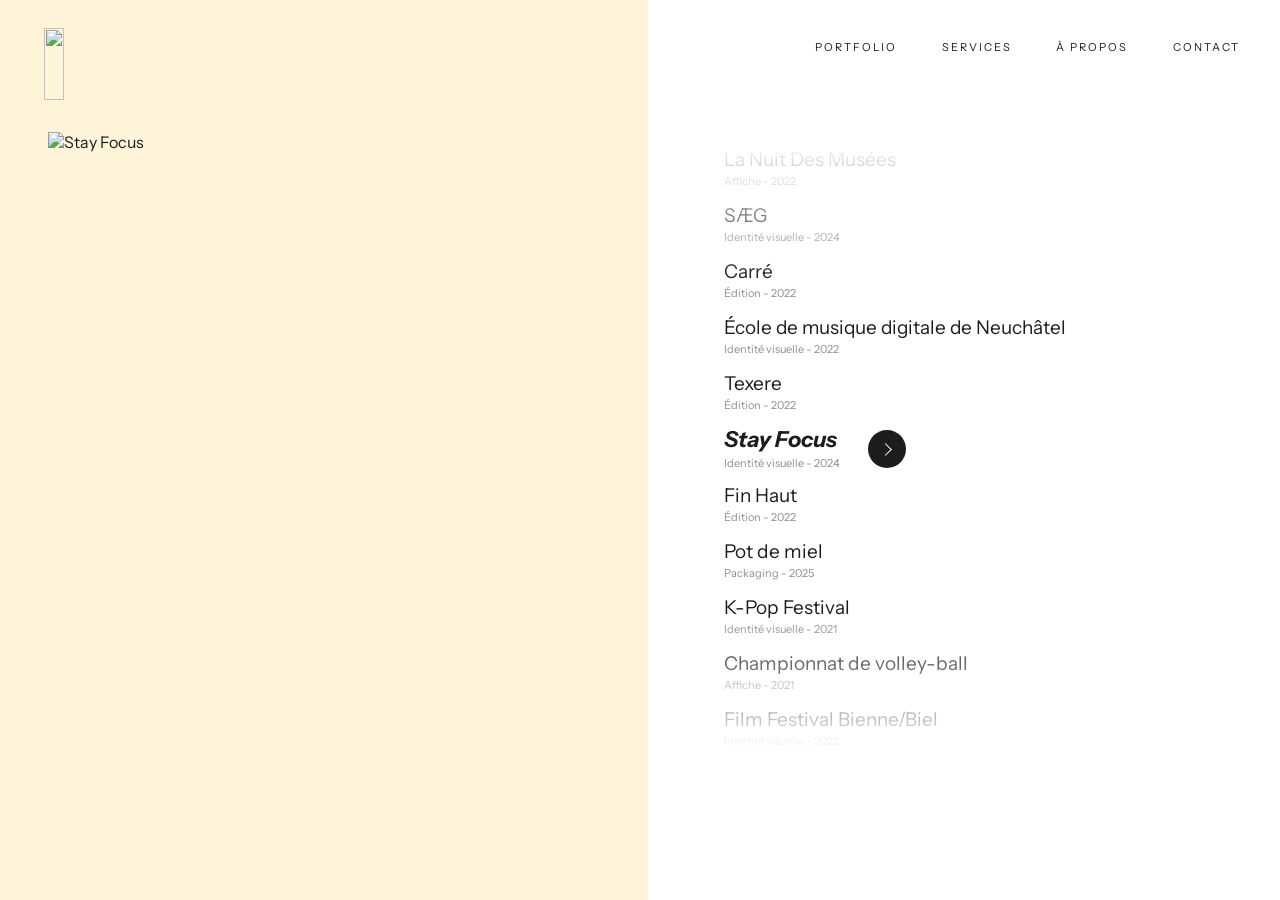
==== index.html @ 79b3a7c3 "Proposition À propos : distinctions au même format que le parcours Co-Authored-By: Claude Opus 5.5 <" ====
<!DOCTYPE html>
<html lang="fr">
<head>
<meta charset="utf-8">
<meta name="viewport" content="width=device-width, initial-scale=1">
<title>Ludi Design — Cyrielle Lüdi, graphiste</title>
<meta name="description" content="Portfolio de Cyrielle Lüdi, graphiste spécialisée en identité visuelle, édition, affiche et packaging. Basée en Suisse.">
<link rel="icon" href="assets/logo.svg" type="image/svg+xml">
<link rel="preconnect" href="https://fonts.googleapis.com">
<link rel="preconnect" href="https://fonts.gstatic.com" crossorigin>
<link href="https://fonts.googleapis.com/css2?family=Instrument+Serif:ital@0;1&amp;family=Instrument+Sans:ital,wght@0,400..700;1,400..700&amp;display=swap" rel="stylesheet">
<link rel="stylesheet" href="styles.css">
</head>
<body>

<!-- ── Accueil ─────────────────────────────────────────────────────────── -->
<section class="view view--home" id="view-home" hidden>
  <div class="home__visual">
    <a class="logo logo--home" href="#/" aria-label="Ludi Design — accueil">
      <img src="assets/logo.svg" alt="" width="47" height="72">
    </a>
    <!-- Le visuel du projet actif est inséré par app.js -->
  </div>

  <div class="home__panel">
    <button class="menu-toggle" type="button" aria-expanded="false" aria-controls="nav-home" aria-label="Ouvrir le menu">
      <span class="menu-toggle__bar"></span>
      <span class="menu-toggle__bar"></span>
    </button>
    <nav class="nav anim" id="nav-home" style="--step:0" aria-label="Principale">
      <a class="nav__link" href="#/portfolio">Portfolio</a>
      <a class="nav__link" href="#/services">Services</a>
      <a class="nav__link" href="#/a-propos">À propos</a>
      <a class="nav__link" href="#/contact">Contact</a>
    </nav>
    <h1 class="visually-hidden">Portfolio</h1>
    <div class="carousel">
      <ul class="projects" id="projects"></ul>
    </div>
  </div>
</section>

<!-- ── Pages intérieures ───────────────────────────────────────────────── -->
<div class="page" id="pages" hidden>
  <header class="page__header">
    <a class="logo" href="#/" aria-label="Ludi Design — accueil">
      <img src="assets/logo.svg" alt="" width="47" height="72">
    </a>
    <button class="menu-toggle" type="button" aria-expanded="false" aria-controls="nav-pages" aria-label="Ouvrir le menu">
      <span class="menu-toggle__bar"></span>
      <span class="menu-toggle__bar"></span>
    </button>
    <nav class="nav" id="nav-pages" aria-label="Principale">
      <a class="nav__link" href="#/portfolio">Portfolio</a>
      <a class="nav__link" href="#/services">Services</a>
      <a class="nav__link" href="#/a-propos">À propos</a>
      <a class="nav__link" href="#/contact">Contact</a>
    </nav>
  </header>

  <!-- Portfolio : galerie de tous les projets, remplie par app.js -->
  <section class="view gallery" id="view-portfolio" hidden>
    <h1 class="visually-hidden" tabindex="-1">Portfolio</h1>
    <ul class="gallery__grid" id="gallery" role="list"></ul>
  </section>

  <!-- Projet -->
  <section class="view project" id="view-project" hidden>
    <a class="back" id="back" href="#/" aria-label="Retour à l'accueil">
      <span class="chevron chevron--left"></span>
    </a>

    <div class="project__body">
      <header class="detail__head anim" style="--step:0">
        <h1 class="detail__name" id="p-name" tabindex="-1"></h1>
        <p class="detail__meta" id="p-meta"></p>
      </header>

      <div class="detail__visual anim" style="--step:1" id="p-visual">
        <!-- Série de visuels, remplie par app.js -->
        <div class="shots" id="p-shots" hidden></div>
        <!-- Visuel unique, rempli par app.js -->
        <div id="p-cover" hidden></div>
      </div>

      <div class="detail__text anim" style="--step:2">
        <p class="detail__desc" id="p-desc"></p>
        <div class="detail__typo">
          <div>Typographie</div>
          <div class="detail__typo-value" id="p-typo"></div>
        </div>
      </div>
    </div>
  </section>

  <!-- À propos -->
  <section class="view about" id="view-about" hidden>
    <div class="about__intro">
      <img class="about__portrait anim" style="--step:0" src="assets/cyrielle.jpg" width="584" height="640" alt="Portrait de Cyrielle Lüdi">
      <div class="about__text anim" style="--step:1">
        <h1 class="about__hello" tabindex="-1">Bonjour, moi c'est Cyrielle.</h1>
        <p>Graphiste en Valais, je crée des identités visuelles, des affiches, des livres et des emballages. Lüdi, comme ludique&nbsp;: avec un nom pareil, mes projets gardent toujours une petite part de jeu, sans perdre le sérieux qu'il faut.</p>
        <p>Ma méthode&nbsp;: écouter d'abord, dessiner ensuite. Je cherche à comprendre votre projet, votre public et ce qui vous rend différent. Puis j'explore, je teste, je recommence (souvent) et j'affine jusqu'au détail qui change tout. Consciencieuse, je relis trois fois. Persévérante, je relis une quatrième fois.</p>
        <p>Je travaille avec des entreprises, des associations, des festivals et des projets culturels, en Valais et dans toute la Suisse romande. Du logo à l'étiquette de miel, en passant par l'affiche qu'on doit pouvoir lire depuis l'autre côté de la rue.</p>
      </div>
    </div>

    <blockquote class="about__quote anim" style="--step:2">
      <p>«&nbsp;Explorer des idées, expérimenter et affiner les détails pour créer des visuels qui ont du sens, c'est ça qui me fait vibrer.&nbsp;»</p>
    </blockquote>

    <section class="about__section anim" style="--step:3" aria-labelledby="about-parcours">
      <h2 class="about__title" id="about-parcours">Parcours</h2>
      <ul class="about__cards">
        <li class="about__card">
          <span class="about__year">2026</span>
          <h3 class="about__name">CRTO</h3>
          <p class="about__desc">Stage de graphiste au Centre Régional Travail &amp; Orientation, Monthey</p>
        </li>
        <li class="about__card">
          <span class="about__year">2025</span>
          <h3 class="about__name">Créambule</h3>
          <p class="about__desc">Stage de graphiste, Givisiez</p>
        </li>
        <li class="about__card">
          <span class="about__year">2023</span>
          <h3 class="about__name">spirale.li</h3>
          <p class="about__desc">Stage de graphiste, Monthey</p>
        </li>
        <li class="about__card">
          <span class="about__year">2023</span>
          <h3 class="about__name">Did We Do</h3>
          <p class="about__desc">Stage de graphiste, Lausanne</p>
        </li>
        <li class="about__card">
          <span class="about__year">2020 – 2024</span>
          <h3 class="about__name">EDHEA</h3>
          <p class="about__desc">CFC de graphiste et maturité professionnelle, École de design et haute école d'art, Sierre</p>
        </li>
      </ul>
    </section>

    <section class="about__section anim" style="--step:4" aria-labelledby="about-prix">
      <h2 class="about__title" id="about-prix">Distinctions</h2>
      <ul class="about__cards">
        <li class="about__card">
          <span class="about__year">2021</span>
          <h3 class="about__name">2<sup>e</sup> place</h3>
          <p class="about__desc">Logo du Bureau des Échanges Linguistiques</p>
        </li>
        <li class="about__card">
          <span class="about__year">2022</span>
          <h3 class="about__name">2<sup>e</sup> place</h3>
          <p class="about__desc">Logo de la 27<sup>e</sup> Fête cantonale des musiques valaisannes</p>
        </li>
      </ul>
    </section>

    <section class="about__section anim" style="--step:5" aria-labelledby="about-outils">
      <h2 class="about__title" id="about-outils">Boîte à outils</h2>
      <p>InDesign et Illustrator au quotidien, Photoshop et Lightroom pour les images, Figma et Claude Code pour les sites, Glyphs pour dessiner des typographies, et After Effects quand un logo a envie de bouger. Et loin de l'écran, un plotter de découpe&nbsp;: je découpe, j'échenille (oui, c'est un vrai mot) et je pose le vinyle, sur une vitrine comme en thermocollant sur un t-shirt.</p>
    </section>

    <section class="about__section anim" style="--step:6" aria-labelledby="about-hors-ecran">
      <h2 class="about__title" id="about-hors-ecran">Hors écran</h2>
      <ul class="about__list">
        <li>Je crée des bijoux et des accessoires sous le nom <a href="https://honeyxcrow.ch" target="_blank" rel="noopener">Honey × Crow</a>&nbsp;: mes mains ont du mal à rester tranquilles. (Le site est encore en chantier, comme mes prochaines créations.)</li>
        <li>Je fais du cosplay. Coudre un costume, c'est un peu de l'identité visuelle en trois dimensions.</li>
        <li>Je joue à des jeux vidéo en équipe&nbsp;: coopérer, communiquer et ne laisser personne derrière, ça sert aussi en atelier.</li>
      </ul>
    </section>

    <p class="about__invite anim" style="--step:7">Une idée qui mérite d'être vue&nbsp;?</p>
    <a class="about__cta anim" style="--step:8" href="#/contact">Parlons-en</a>
    <p class="about__links anim" style="--step:9">
      <a href="#/services">Voir les services et tarifs</a>
      <span aria-hidden="true">·</span>
      <a href="https://www.linkedin.com/in/cyrielle-ludi/" target="_blank" rel="noopener">LinkedIn</a>
    </p>
  </section>

  <!-- Services et tarifs : galerie des offres, tarifs au survol -->
  <section class="view services" id="view-services" hidden>
    <header class="services__head anim" style="--step:0">
      <h1 tabindex="-1">Services &amp; tarifs</h1>
      <p>Chaque projet est différent&nbsp;: ces prix donnent un ordre de grandeur. Après un premier échange, je vous envoie un devis détaillé et gratuit.</p>
      <p class="services__tip services__tip--hover">Survolez une case pour voir les tarifs, cliquez pour lire le détail.</p>
      <p class="services__tip services__tip--touch">Touchez une case pour lire le détail de chaque prestation.</p>
    </header>

    <ul class="services__grid" role="list">
      <li class="service anim" style="--step:1">
        <div class="service__frame">
          <span class="service__num" aria-hidden="true">01</span>
          <h2 class="service__name"><button class="service__toggle" id="service-identite" type="button" aria-expanded="false" aria-controls="detail-identite">Identité visuelle</button></h2>
          <p class="service__hint">Logo, couleurs, typographies et charte graphique</p>
          <span class="service__plus" aria-hidden="true"></span>
        </div>
        <div class="service__prices" aria-hidden="true">
          <ul class="service__list">
            <li><span>Logo</span><span>dès CHF 900</span></li>
            <li><span>Identité visuelle complète</span><span>dès CHF 2'400</span></li>
          </ul>
          <span class="service__more">Voir le détail<span class="service__plus"></span></span>
        </div>
      </li>
      <li class="service-details" id="detail-identite" role="region" aria-labelledby="service-identite" hidden>
        <p class="service-details__intro">C'est tout ce qui fait qu'on vous reconnaît au premier coup d'œil&nbsp;: votre logo, vos couleurs, vos typographies, et la charte graphique, le petit guide qui explique comment les utiliser partout.</p>
        <div>
          <ul class="service-details__rows">
          <li class="service-details__row">
            <div>
              <h3 class="service-details__name">Logo</h3>
              <p class="service-details__desc">Deux pistes créatives, deux séries de corrections, fichiers finaux pour le print et le web.</p>
            </div>
            <p class="service-details__price">dès CHF 900</p>
          </li>
          <li class="service-details__row">
            <div>
              <h3 class="service-details__name">Identité visuelle complète</h3>
              <p class="service-details__desc">Logo, couleurs, typographies, charte graphique et premières déclinaisons (papeterie, réseaux sociaux).</p>
            </div>
            <p class="service-details__price">dès CHF 2'400</p>
          </li>
          </ul>
          <a class="service-details__cta" href="#/contact">Demander un devis</a>
        </div>
        <button class="service-details__close" type="button" aria-label="Fermer le détail"></button>
      </li>
      <li class="service anim" style="--step:2">
        <div class="service__frame">
          <span class="service__num" aria-hidden="true">02</span>
          <h2 class="service__name"><button class="service__toggle" id="service-imprimes" type="button" aria-expanded="false" aria-controls="detail-imprimes">Affiche &amp; imprimés</button></h2>
          <p class="service__hint">Affiches, flyers, cartes de visite et déclinaisons</p>
          <span class="service__plus" aria-hidden="true"></span>
        </div>
        <div class="service__prices" aria-hidden="true">
          <ul class="service__list">
            <li><span>Affiche</span><span>dès CHF 550</span></li>
            <li><span>Autres imprimés</span><span>dès CHF 150</span></li>
          </ul>
          <span class="service__more">Voir le détail<span class="service__plus"></span></span>
        </div>
      </li>
      <li class="service-details" id="detail-imprimes" role="region" aria-labelledby="service-imprimes" hidden>
        <p class="service-details__intro">Les supports qu'on tient en main ou qu'on croise dans la rue. Je m'occupe de la création et je vous livre des fichiers prêts pour l'imprimeur.</p>
        <div>
          <ul class="service-details__rows">
          <li class="service-details__row">
            <div>
              <h3 class="service-details__name">Affiche</h3>
              <p class="service-details__desc">Création d'une affiche (A3 à F4), prête pour l'impression.</p>
            </div>
            <p class="service-details__price">dès CHF 550</p>
          </li>
          <li class="service-details__row">
            <div>
              <h3 class="service-details__name">Flyer recto-verso</h3>
              <p class="service-details__desc">Mise en page d'un flyer ou d'un carton d'invitation.</p>
            </div>
            <p class="service-details__price">dès CHF 400</p>
          </li>
          <li class="service-details__row">
            <div>
              <h3 class="service-details__name">Carte de visite</h3>
              <p class="service-details__desc">À partir d'un logo existant.</p>
            </div>
            <p class="service-details__price">dès CHF 200</p>
          </li>
          <li class="service-details__row">
            <div>
              <h3 class="service-details__name">Déclinaison d'un visuel</h3>
              <p class="service-details__desc">Adaptation à un autre format&nbsp;: flyer, bannière web, publication.</p>
            </div>
            <p class="service-details__price">dès CHF 150</p>
          </li>
          </ul>
          <a class="service-details__cta" href="#/contact">Demander un devis</a>
        </div>
        <button class="service-details__close" type="button" aria-label="Fermer le détail"></button>
      </li>
      <li class="service anim" style="--step:3">
        <div class="service__frame">
          <span class="service__num" aria-hidden="true">03</span>
          <h2 class="service__name"><button class="service__toggle" id="service-edition" type="button" aria-expanded="false" aria-controls="detail-edition">Édition</button></h2>
          <p class="service__hint">Brochures, dépliants, livres et catalogues</p>
          <span class="service__plus" aria-hidden="true"></span>
        </div>
        <div class="service__prices" aria-hidden="true">
          <ul class="service__list">
            <li><span>Brochure ou dépliant</span><span>dès CHF 900</span></li>
            <li><span>Livre, catalogue, rapport annuel</span><span>dès CHF 50 / page</span></li>
          </ul>
          <span class="service__more">Voir le détail<span class="service__plus"></span></span>
        </div>
      </li>
      <li class="service-details" id="detail-edition" role="region" aria-labelledby="service-edition" hidden>
        <p class="service-details__intro">La mise en page des documents de plusieurs pages, pour qu'ils soient agréables à lire du début à la fin.</p>
        <div>
          <ul class="service-details__rows">
          <li class="service-details__row">
            <div>
              <h3 class="service-details__name">Brochure ou dépliant</h3>
              <p class="service-details__desc">Conception et mise en page, jusqu'à 8 pages.</p>
            </div>
            <p class="service-details__price">dès CHF 900</p>
          </li>
          <li class="service-details__row">
            <div>
              <h3 class="service-details__name">Livre, catalogue, rapport annuel</h3>
              <p class="service-details__desc">Maquette et mise en page de documents longs.</p>
            </div>
            <p class="service-details__price">dès CHF 50 / page</p>
          </li>
          </ul>
          <a class="service-details__cta" href="#/contact">Demander un devis</a>
        </div>
        <button class="service-details__close" type="button" aria-label="Fermer le détail"></button>
      </li>
      <li class="service anim" style="--step:4">
        <div class="service__frame">
          <span class="service__num" aria-hidden="true">04</span>
          <h2 class="service__name"><button class="service__toggle" id="service-packaging" type="button" aria-expanded="false" aria-controls="detail-packaging">Packaging</button></h2>
          <p class="service__hint">Étiquettes de vin, de miel ou du terroir, emballages</p>
          <span class="service__plus" aria-hidden="true"></span>
        </div>
        <div class="service__prices" aria-hidden="true">
          <ul class="service__list">
            <li><span>Étiquette</span><span>dès CHF 650</span></li>
            <li><span>Emballage complet</span><span>dès CHF 1'800</span></li>
          </ul>
          <span class="service__more">Voir le détail<span class="service__plus"></span></span>
        </div>
      </li>
      <li class="service-details" id="detail-packaging" role="region" aria-labelledby="service-packaging" hidden>
        <p class="service-details__intro">L'habillage de vos produits&nbsp;: ce qui donne envie de les prendre en main, en rayon comme sur un marché.</p>
        <div>
          <ul class="service-details__rows">
          <li class="service-details__row">
            <div>
              <h3 class="service-details__name">Étiquette</h3>
              <p class="service-details__desc">Vin, miel, bière, produits du terroir&nbsp;: création d'une étiquette prête pour l'impression.</p>
            </div>
            <p class="service-details__price">dès CHF 650</p>
          </li>
          <li class="service-details__row">
            <div>
              <h3 class="service-details__name">Emballage complet</h3>
              <p class="service-details__desc">Boîte, sachet ou gamme de produits, du concept au fichier d'impression.</p>
            </div>
            <p class="service-details__price">dès CHF 1'800</p>
          </li>
          </ul>
          <a class="service-details__cta" href="#/contact">Demander un devis</a>
        </div>
        <button class="service-details__close" type="button" aria-label="Fermer le détail"></button>
      </li>
      <li class="service anim" style="--step:5">
        <div class="service__frame">
          <span class="service__num" aria-hidden="true">05</span>
          <h2 class="service__name"><button class="service__toggle" id="service-temps" type="button" aria-expanded="false" aria-controls="detail-temps">Au temps passé</button></h2>
          <p class="service__hint">Retouches, adaptations et petits travaux</p>
          <span class="service__plus" aria-hidden="true"></span>
        </div>
        <div class="service__prices" aria-hidden="true">
          <ul class="service__list">
            <li><span>Tarif horaire</span><span>CHF 90 / h</span></li>
            <li><span>Avec un pack d'heures</span><span>dès CHF 75 / h</span></li>
          </ul>
          <span class="service__more">Voir le détail<span class="service__plus"></span></span>
        </div>
      </li>
      <li class="service-details" id="detail-temps" role="region" aria-labelledby="service-temps" hidden>
        <p class="service-details__intro">Pour les petites demandes ponctuelles&nbsp;: une correction, une adaptation, un fichier à retoucher. Vous ne payez que le temps passé, compté au quart d'heure.</p>
        <div>
          <ul class="service-details__rows">
          <li class="service-details__row">
            <div>
              <h3 class="service-details__name">Tarif horaire</h3>
              <p class="service-details__desc">Retouches, adaptations, petits travaux et corrections supplémentaires.</p>
            </div>
            <p class="service-details__price">CHF 90 / h</p>
          </li>
          <li class="service-details__row">
            <div>
              <h3 class="service-details__name">Avec un pack d'heures</h3>
              <p class="service-details__desc">Payé une fois, à utiliser toute l'année&nbsp;: les packs sont présentés plus bas.</p>
            </div>
            <p class="service-details__price">dès CHF 75 / h</p>
          </li>
          </ul>
          <a class="service-details__cta" href="#/contact">Demander un devis</a>
        </div>
        <button class="service-details__close" type="button" aria-label="Fermer le détail"></button>
      </li>
      <li class="service service--cta anim" style="--step:6">
        <a class="service__frame" href="#/contact">
          <span class="service__name">Un projet qui ne rentre dans aucune case&nbsp;?</span>
          <span class="service__bottom">
            <span class="service__hint">Je vous prépare un devis sur mesure, gratuitement.</span>
            <span class="service__go" aria-hidden="true"><span class="chevron"></span></span>
          </span>
        </a>
      </li>
    </ul>

    <p class="services__note anim" style="--step:7">Prix en francs suisses, frais d'impression non compris. Deux séries de corrections incluses dans chaque forfait.</p>

    <section class="packs anim" style="--step:8" aria-labelledby="services-packs">
      <h2 class="services__title" id="services-packs">Packs d'heures</h2>
      <p class="packs__intro">Vous achetez un pack en une fois, puis vous m'envoyez vos demandes tout au long de l'année&nbsp;: flyers, publications, retouches, adaptations… Le temps passé est déduit de vos heures.</p>
      <ul class="packs__cards">
        <li class="pack">
          <h3 class="pack__hours">10 heures</h3>
          <p class="pack__price">CHF 850</p>
          <p class="pack__detail">soit CHF 85 / h<br>économie de CHF 50</p>
        </li>
        <li class="pack">
          <h3 class="pack__hours">20 heures</h3>
          <p class="pack__price">CHF 1'600</p>
          <p class="pack__detail">soit CHF 80 / h<br>économie de CHF 200</p>
        </li>
        <li class="pack">
          <h3 class="pack__hours">40 heures</h3>
          <p class="pack__price">CHF 3'000</p>
          <p class="pack__detail">soit CHF 75 / h<br>économie de CHF 600</p>
        </li>
      </ul>
      <ul class="packs__rules">
        <li>Payé en une fois, à la commande.</li>
        <li>Avant chaque demande, je vous indique le temps estimé.</li>
        <li>Temps compté au quart d'heure, avec un relevé de vos heures restantes après chaque projet.</li>
        <li>S'il vous reste des heures, elles sont valables 3 ans après votre première demande.</li>
      </ul>
    </section>

    <p class="services__invite anim" style="--step:9">Un projet en tête&nbsp;?</p>
    <a class="services__cta anim" style="--step:10" href="#/contact">Demander un devis</a>
  </section>

  <!-- Contact -->
  <section class="view simple" id="view-contact" hidden>
    <h1 class="anim" style="--step:0" tabindex="-1">Contact</h1>
    <p class="anim" style="--step:1">Un projet, une collaboration&nbsp;?</p>
    <a class="mail anim" style="--step:2" href="mailto:bonjour@ludidesign.ch">bonjour@ludidesign.ch</a>
  </section>
</div>

<script src="app.js"></script>
</body>
</html>
---- styles.css ----
/* ── Ludi Design ─────────────────────────────────────────────────────────
   Portfolio de Cyrielle Lüdi.

   Trois mises en page :
     > 1080px   accueil en deux panneaux, page projet en grille
     ≤ 1280px   accueil à parts égales, pour la place des titres
     ≤ 1080px   colonne unique, le visuel remonte sous le titre
     ≤ 860px    version mobile : menu replié ; à l'accueil, le projet
                présenté remplit une case, titres par-dessus le visuel
   ───────────────────────────────────────────────────────────────────── */

:root {
  --cream: #FFF3D9;
  --white: #ffffff;
  --ink: #1d1d1b;
  --gold: #8a7a4f;
  --muted: #8f8f8a;
  --muted-strong: #6f6f6a;

  --sans: 'Instrument Sans', Helvetica, Arial, sans-serif;
  --serif: 'Instrument Serif', Georgia, serif;

  --page-pad-x: 44px;
  --item-h: 56px;
  --logo-h: 72px;
  --header-pad: 28px;  /* marge au-dessus du logo */

  /* Taille des titres du carrousel, au repos et au centre (lue aussi par
     app.js pour réduire les titres trop longs). */
  --title: 19px;
  --title-active: 22px;

  --ease-out: cubic-bezier(.22, .61, .36, 1);
}

*, *::before, *::after { box-sizing: border-box; }

/* Les règles `display` ci-dessous l'emportent sur le style par défaut de
   [hidden] : on le rétablit pour que le routage puisse masquer les vues. */
[hidden] { display: none !important; }

/* Le défilement vers un élément (focus au clavier) s'arrête sous l'en-tête
   fixé en haut de l'écran. */
html { scroll-padding-top: 112px; }

body {
  margin: 0;
  font-family: var(--sans);
  color: var(--ink);
  background: var(--cream);
  -webkit-font-smoothing: antialiased;
  overflow-x: hidden; /* les vues entrent en glissant depuis les côtés */
}

a { color: inherit; text-decoration: none; }
a:hover { color: var(--gold); }

img { max-width: 100%; }

ul { list-style: none; margin: 0; padding: 0; }

.visually-hidden {
  position: absolute;
  width: 1px; height: 1px;
  margin: -1px; padding: 0;
  overflow: hidden;
  clip-path: inset(50%);
  white-space: nowrap;
}

:focus-visible {
  outline: 2px solid var(--gold);
  outline-offset: 3px;
  border-radius: 2px;
}

/* ── Marque ──────────────────────────────────────────────────────────── */

.logo { display: block; user-select: none; }
.logo img { height: var(--logo-h); width: auto; display: block; }
.logo:hover { opacity: .7; }

/* ── Navigation ──────────────────────────────────────────────────────── */

.nav {
  display: flex;
  gap: clamp(28px, 3.5vw, 56px);
  font-size: 11px;
  letter-spacing: 0.18em;
  text-transform: uppercase;
}

.nav__link { white-space: nowrap; }
.nav__link[aria-current] { font-weight: 600; }

/* Bouton du menu : version mobile seulement. */
.menu-toggle { display: none; }

/* ── Accueil ─────────────────────────────────────────────────────────── */

.view--home { display: flex; min-height: 100vh; }

.home__visual {
  flex: 1.15;
  min-width: 0;
  background: var(--cream);
  position: relative;
  display: flex;
  align-items: center;
  justify-content: center;
  padding: 96px 48px 48px;
}

.logo--home { position: absolute; top: 28px; left: var(--page-pad-x); }

/* Jamais plus haut que l'écran : l'accueil tient sans défiler, la molette
   reste libre pour le carrousel. */
.home__hero {
  width: 100%;
  height: min(76vh, calc(100vh - 144px));
  object-fit: contain;
  object-position: center;
  transition: opacity .35s ease;
}

.home__hero.is-swapping { opacity: 0; }

.home__panel {
  flex: 1;
  min-width: 0;
  background: var(--white);
  display: flex;
  flex-direction: column;
  padding: 40px 64px 56px;
}

.home__panel .nav { justify-content: flex-end; }

/* ── Carrousel des projets ───────────────────────────────────────────────
   Le projet sélectionné reste au centre ; la liste boucle et s'estompe
   vers les bords. Hauteur d'entrée fixe : le pas de défilement ne change
   pas quand le titre actif grossit.
   ───────────────────────────────────────────────────────────────────── */

.carousel {
  flex: 1;
  min-height: 0;
  width: 100%;
  max-width: 480px;
  margin: 0 auto;
  container-type: size;
}

.projects {
  --reach: 5.5;  /* rayon visible, en entrées (ajusté par app.js) */
  --solid: 3;    /* rayon pleinement opaque */
  --fade: linear-gradient(to bottom,
    transparent calc(50% - var(--reach) * var(--item-h)),
    #000 calc(50% - var(--solid) * var(--item-h)),
    #000 calc(50% + var(--solid) * var(--item-h)),
    transparent calc(50% + var(--reach) * var(--item-h)));

  position: relative;
  height: 100%;
  /* Marge sur les côtés, compensée : la flèche qui avance au survol et
     le contour de focus ne sont plus rognés par le bord de la liste. */
  margin-inline: -12px;
  padding-inline: 12px;
  overflow-x: hidden;
  overflow-y: auto;
  /* Vertical seulement : le balayage horizontal reste libre pour le geste
     « page précédente » du trackpad. */
  overscroll-behavior-y: contain;
  scroll-snap-type: y mandatory;
  scrollbar-width: none;
  padding-block: calc(50cqh - var(--item-h) / 2);
  -webkit-mask-image: var(--fade);
  mask-image: var(--fade);
}

.projects::-webkit-scrollbar { display: none; }

.projects li {
  height: var(--item-h);
  display: flex;
  align-items: center;
  scroll-snap-align: center;
}

.projects li > .project-link { flex: 1; min-width: 0; }

/* Entrées hors de vue : inutile de les animer. */
.projects li.is-far { animation: none; }

.project-link {
  display: flex;
  align-items: center;
  gap: 28px;
  cursor: pointer;
}

.project-link__text { min-width: 0; }

/* Une seule ligne, toujours : un titre sur deux lignes casserait le pas
   régulier du carrousel. --fit (réglé par app.js) réduit juste assez les
   titres trop longs pour la colonne. */
.project-link__name {
  font-size: calc(var(--title) * var(--fit, 1));
  font-weight: 400;
  line-height: 1.1;
  white-space: nowrap;
  text-wrap: balance;
  transition: font-size .2s ease;
}

.project-link__meta {
  font-size: 11px;
  color: var(--muted);
  margin-top: 3px;
  white-space: nowrap;
}

.projects li.is-active .project-link__name {
  font-size: calc(var(--title-active) * var(--fit, 1));
  font-weight: 700;
  font-style: italic;
}

.project-link__go {
  width: 38px;
  height: 38px;
  border-radius: 50%;
  background: var(--ink);
  display: none;
  align-items: center;
  justify-content: center;
  flex: none;
  transition: transform .25s var(--ease-out), background-color .2s ease;
}

.projects li.is-active .project-link__go { display: flex; }
.project-link:hover .project-link__go {
  background: var(--gold);
  transform: translateX(4px);
}

/* Chevrons dessinés en CSS */
.chevron {
  width: 9px;
  height: 9px;
  border-top: 1.6px solid #fff;
  border-right: 1.6px solid #fff;
  transform: rotate(45deg);
  margin-left: -3px;
}

.chevron--left {
  border-right: 0;
  border-left: 1.6px solid #fff;
  transform: rotate(-45deg);
  margin-left: 3px;
}

/* ── Pages intérieures ───────────────────────────────────────────────── */

/* L'en-tête est fixé en haut de l'écran : le menu ne bouge jamais. La
   page lui réserve la place du logo et de la marge au-dessus. */
.page {
  min-height: 100vh;
  background: var(--cream);
  padding: calc(var(--header-pad) + var(--logo-h)) var(--page-pad-x) 72px;
}

.page__header {
  position: fixed;
  top: 0;
  left: 0;
  right: 0;
  z-index: 10;
  display: flex;
  justify-content: space-between;
  align-items: flex-start;
  gap: 24px;
  padding: var(--header-pad) var(--page-pad-x) 12px;
  background: var(--cream);
  transition: box-shadow .2s ease;
}

.page.is-white .page__header { background: var(--white); }

/* Dès que la page défile, le logo se réduit de 30 %, ancré en haut à
   gauche, et un filet sépare l'en-tête du contenu. */
.page__header .logo img { transition: height .3s var(--ease-out); }

.is-scrolled .page__header { box-shadow: 0 1px 0 rgba(29, 29, 27, 0.1); }
.is-scrolled .page__header .logo img { height: calc(var(--logo-h) * 0.7); }

.page__header .nav { padding-top: 14px; }

/* ── Projet ──────────────────────────────────────────────────────────── */

.project {
  display: flex;
  gap: 40px;
  margin-top: 56px;
  align-items: flex-start;
}

.back {
  width: 46px;
  height: 46px;
  border-radius: 50%;
  background: var(--ink);
  display: flex;
  align-items: center;
  justify-content: center;
  flex: none;
  margin-top: 8px;
  transition: transform .25s var(--ease-out), background-color .2s ease;
}

.back:hover {
  background: var(--gold);
  transform: translateX(-4px);
}

.project__body {
  flex: 1;
  min-width: 0;
  display: grid;
  grid-template-columns: minmax(320px, 440px) 1fr;
  grid-template-areas:
    "head visual"
    "text visual";
  column-gap: 72px;
  align-items: start;
}

.detail__head   { grid-area: head; }
.detail__text   { grid-area: text; }
.detail__visual { grid-area: visual; }

.detail__name {
  font-size: 44px;
  font-weight: 600;
  line-height: 1.05;
  margin: 0;
}

.detail__meta {
  font-size: 12px;
  color: var(--muted);
  margin: 8px 0 0;
}

.detail__desc {
  font-size: 15px;
  line-height: 1.55;
  margin: 96px 0 0;
  max-width: 420px;
  text-wrap: pretty;
}

.detail__typo {
  margin-top: 56px;
  font-size: 14px;
  line-height: 1.6;
}

.detail__typo-value { color: var(--muted-strong); }

/* Visuels */
.shots {
  display: grid;
  grid-template-columns: 2fr 1fr;
  gap: 28px;
}

.shots img { width: 100%; height: auto; }
.shots__main { align-self: center; }

.shots__wide {
  grid-column: 1 / -1;
  width: 88%;
  justify-self: center;
}

.cover {
  display: block;
  width: 100%;
  height: 72vh;
  object-fit: contain;
  object-position: center top;
}

/* ── À propos / Contact ──────────────────────────────────────────────── */

.simple {
  max-width: 620px;
  margin: 120px auto 0;
}

.simple h1 {
  font-size: 44px;
  font-weight: 600;
  margin: 0;
}

.simple p {
  font-size: 16px;
  line-height: 1.6;
  margin: 32px 0 0;
  text-wrap: pretty;
}

.mail {
  font-family: var(--serif);
  font-style: italic;
  font-size: 30px;
  display: inline-block;
  margin-top: 12px;
}

/* ── Services et tarifs ──────────────────────────────────────────────────
   Galerie des offres, dans l'esprit du portfolio mais en typographie :
   chaque famille de services est une case crème. À la souris, un résumé
   des tarifs remplace la description au survol ; au doigt, il est affiché
   sous la case. Un clic ouvre, sous la rangée, le détail des prestations.
   ───────────────────────────────────────────────────────────────────── */

.services { margin-top: 56px; }

.services__head { max-width: 620px; }

.services__head h1 {
  font-size: 44px;
  font-weight: 600;
  margin: 0;
}

.services__head p {
  font-size: 16px;
  line-height: 1.6;
  margin: 20px 0 0;
  text-wrap: pretty;
}

.services__head .services__tip {
  font-size: 14px;
  color: var(--muted-strong);
}

.services__tip--hover { display: none; }

/* En mode « dense », les cases suivantes comblent la rangée laissée par un
   détail ouvert, qui passe dessous sur toute la largeur. */
.services__grid {
  --cols: 3;
  --gap: 12px;

  display: grid;
  grid-template-columns: repeat(var(--cols), minmax(0, 1fr));
  grid-auto-flow: row dense;
  gap: 24px var(--gap);
  margin-top: 40px;
}

/* Cases plus larges que hautes : la hauteur suit la largeur de la colonne,
   en gardant au survol la place du résumé des tarifs sous le titre. */
.service {
  --frame-h: 60cqw;
  position: relative;
  container-type: inline-size;
}

.service__frame {
  position: relative;
  display: flex;
  flex-direction: column;
  justify-content: space-between;
  gap: 16px;
  height: var(--frame-h);
  padding: 24px;
  background: var(--cream);
  transition: box-shadow .2s ease;
}

.service.is-open .service__frame { box-shadow: inset 0 0 0 2px var(--gold); }

.service__num {
  position: absolute;
  top: 26px;
  right: 24px;
  font-size: 12px;
  letter-spacing: 0.18em;
  color: var(--muted);
  font-variant-numeric: tabular-nums;
}

.service__name {
  display: block;
  max-width: calc(100% - 40px);
  margin: 0;
  font-family: var(--serif);
  font-style: italic;
  font-weight: 400;
  font-size: clamp(28px, 9cqw, 44px);
  line-height: 1.05;
}

/* Le titre est un bouton dont la zone cliquable couvre toute la case. */
.service__toggle {
  margin: 0;
  padding: 0;
  border: 0;
  background: none;
  color: inherit;
  font: inherit;
  text-align: left;
  cursor: pointer;
}

.service__toggle::after {
  content: "";
  position: absolute;
  inset: 0;
  z-index: 2;
}

.service__toggle:focus-visible { outline: none; }

.service:has(.service__toggle:focus-visible) .service__frame {
  outline: 2px solid var(--gold);
  outline-offset: 3px;
}

.service__hint {
  display: block;
  max-width: calc(100% - 44px);
  margin: 0;
  font-size: 14px;
  line-height: 1.5;
  color: var(--muted-strong);
}

/* Le « + » des cases, qui devient une croix quand le détail est ouvert. */
.service__plus {
  position: relative;
  width: 30px;
  height: 30px;
  border-radius: 50%;
  background: var(--ink);
  flex: none;
  transition: transform .3s var(--ease-out), background-color .2s ease;
}

.service__plus::before,
.service__plus::after {
  content: "";
  position: absolute;
  top: 50%;
  left: 50%;
  width: 11px;
  height: 1.6px;
  background: #fff;
  transform: translate(-50%, -50%);
}

.service__plus::after { transform: translate(-50%, -50%) rotate(90deg); }

.service__frame > .service__plus {
  position: absolute;
  right: 24px;
  bottom: 24px;
}

.service.is-open .service__plus { transform: rotate(45deg); }
.service:hover .service__plus { background: var(--gold); }

/* Au doigt : le résumé des tarifs sous la case. */
.service__prices {
  margin-top: 12px;
  font-size: 14px;
  line-height: 1.4;
}

.service__list li {
  display: flex;
  justify-content: space-between;
  gap: 16px;
  padding: 7px 0;
  border-top: 1px solid rgba(29, 29, 27, 0.12);
}

.service__list li span:last-child {
  white-space: nowrap;
  font-variant-numeric: tabular-nums;
}

.service__more { display: none; }

.service__go {
  width: 30px;
  height: 30px;
  border-radius: 50%;
  background: var(--ink);
  display: flex;
  align-items: center;
  justify-content: center;
  flex: none;
  transition: background-color .2s ease, transform .25s var(--ease-out);
}

.service__go .chevron {
  width: 7px;
  height: 7px;
  margin-left: -2px;
}

/* Dernière case : toute la case mène au contact. */
.service--cta .service__frame {
  justify-content: flex-start;
  color: inherit;
}

.service--cta .service__name { max-width: none; }

.service__bottom {
  display: flex;
  align-items: flex-end;
  justify-content: space-between;
  gap: 16px;
  margin-top: auto;
}

.service--cta .service__frame:hover .service__go {
  background: var(--gold);
  transform: translateX(4px);
}

@media (hover: hover) {
  .services__tip--hover { display: block; }
  .services__tip--touch { display: none; }

  /* À la souris : le résumé des tarifs remplace la description au survol. */
  .service__prices {
    position: absolute;
    left: 0;
    right: 0;
    bottom: 0;
    z-index: 1;
    margin: 0;
    padding: 0 24px 24px;
    background: var(--cream);
    opacity: 0;
    transform: translateY(6px);
    transition: opacity .3s ease, transform .35s var(--ease-out);
  }

  .service__more {
    display: flex;
    align-items: center;
    justify-content: space-between;
    margin-top: 12px;
    font-size: 16px;
    font-style: italic;
    font-weight: 700;
  }

  .service:hover .service__prices,
  .service:focus-within .service__prices {
    opacity: 1;
    transform: none;
  }
}

/* Détail d'une famille de services, sous sa rangée, sur toute la largeur. */
.service-details {
  position: relative;
  grid-column: 1 / -1;
  display: grid;
  grid-template-columns: minmax(0, 1fr) minmax(0, 2fr);
  gap: 24px 56px;
  padding: 36px 40px 40px;
  background: var(--cream);
  animation: ldFade .3s ease backwards;
}

.service-details__intro {
  margin: 0;
  padding-right: 8px;
  font-family: var(--serif);
  font-style: italic;
  font-size: 22px;
  line-height: 1.35;
  text-wrap: pretty;
}

.service-details__rows { margin-right: 32px; }

.service-details__row {
  display: flex;
  justify-content: space-between;
  align-items: baseline;
  gap: 32px;
  padding: 16px 0;
  border-top: 1px solid rgba(29, 29, 27, 0.14);
}

.service-details__row:last-child { border-bottom: 1px solid rgba(29, 29, 27, 0.14); }

.service-details__name {
  font-size: 16px;
  font-weight: 600;
  margin: 0;
}

.service-details__desc {
  font-size: 14px;
  line-height: 1.5;
  color: var(--muted-strong);
  margin: 4px 0 0;
}

.service-details__price {
  font-size: 15px;
  margin: 0;
  white-space: nowrap;
  font-variant-numeric: tabular-nums;
}

.service-details__cta {
  display: inline-block;
  margin-top: 16px;
  font-family: var(--serif);
  font-style: italic;
  font-size: 24px;
}

.service-details__close {
  position: absolute;
  top: 16px;
  right: 16px;
  width: 36px;
  height: 36px;
  border: 0;
  border-radius: 50%;
  background: none;
  cursor: pointer;
}

.service-details__close::before,
.service-details__close::after {
  content: "";
  position: absolute;
  top: 50%;
  left: 50%;
  width: 16px;
  height: 1.5px;
  background: var(--ink);
  transform: translate(-50%, -50%) rotate(45deg);
}

.service-details__close::after { transform: translate(-50%, -50%) rotate(-45deg); }
.service-details__close:hover::before,
.service-details__close:hover::after { background: var(--gold); }

.services__note {
  max-width: 620px;
  margin: 24px 0 0;
  font-size: 13px;
  line-height: 1.5;
  color: var(--muted-strong);
}

/* Packs d'heures : les prix restent visibles, les conditions juste dessous.
   Les cartes reprennent les colonnes de la grille des offres, et restent
   côte à côte quand celle-ci passe à deux colonnes. */
.packs { margin-top: 72px; }

.packs__intro,
.packs__rules { max-width: 720px; }

.packs__intro {
  font-size: 15px;
  line-height: 1.6;
  margin: 12px 0 0;
}

.packs__cards {
  display: grid;
  grid-template-columns: repeat(3, minmax(0, 1fr));
  gap: 12px;
  margin-top: 24px;
}

.pack {
  padding: 20px;
  background: var(--cream);
}

.pack__hours {
  font-size: 15px;
  font-weight: 600;
  margin: 0;
}

.pack__price {
  font-family: var(--serif);
  font-style: italic;
  font-size: 32px;
  line-height: 1.1;
  margin: 10px 0 0;
  font-variant-numeric: tabular-nums;
}

.pack__detail {
  font-size: 13px;
  line-height: 1.5;
  color: var(--muted-strong);
  margin: 6px 0 0;
}

.packs__rules {
  margin-top: 24px;
  font-size: 14px;
  line-height: 1.5;
}

.services__invite {
  font-size: 16px;
  margin: 56px 0 0;
}

/* Titres de rubrique, listes à tirets et appel final : partagés avec la
   page À propos. */
.services__title,
.about__title {
  font-family: var(--serif);
  font-style: italic;
  font-weight: 400;
  font-size: 30px;
  margin: 0 0 8px;
}

.packs__rules li,
.about__list li {
  position: relative;
  padding-left: 18px;
}

.packs__rules li + li,
.about__list li + li { margin-top: 6px; }

.packs__rules li::before,
.about__list li::before {
  content: "–";
  position: absolute;
  left: 0;
  color: var(--gold);
}

.services__cta,
.about__cta {
  font-family: var(--serif);
  font-style: italic;
  font-size: 30px;
  display: inline-block;
  margin-top: 16px;
}

/* ── À propos ────────────────────────────────────────────────────────────
   Même langage que les pages Services et Portfolio : fond blanc, cases
   crème posées sur une grille de trois colonnes.
   ───────────────────────────────────────────────────────────────────── */

.about { margin-top: 56px; }

.about__intro {
  display: grid;
  grid-template-columns: 220px minmax(0, 620px);
  gap: 48px;
  align-items: start;
}

/* Le portrait, façon autocollant : bord crème et légère inclinaison, qui
   se redresse au survol. */
.about__portrait {
  display: block;
  width: 100%;
  height: auto;
  border: 8px solid var(--cream);
  border-radius: 6px;
  box-shadow: 0 10px 24px rgba(29, 29, 27, 0.12);
  transform: rotate(-3deg);
  transition: transform .4s var(--ease-out);
}

.about__portrait:hover { transform: rotate(0deg) scale(1.02); }

.about__hello {
  margin: 0;
  font-family: var(--serif);
  font-style: italic;
  font-weight: 400;
  font-size: 40px;
  line-height: 1.1;
}

.about__text p {
  margin: 16px 0 0;
  font-size: 16px;
  line-height: 1.6;
  text-wrap: pretty;
}

.about__quote {
  max-width: 760px;
  margin: 56px 0 0;
  padding-left: 24px;
  border-left: 2px solid var(--gold);
}

.about__quote p {
  margin: 0;
  font-family: var(--serif);
  font-style: italic;
  font-size: 28px;
  line-height: 1.25;
}

.about__section { margin-top: 64px; }

/* Cases crème, sur les mêmes colonnes que la galerie des offres. */
.about__cards {
  --cols: 3;

  display: grid;
  grid-template-columns: repeat(var(--cols), minmax(0, 1fr));
  gap: 12px;
  margin-top: 16px;
}

.about__card {
  position: relative;
  padding: 24px;
  background: var(--cream);
}

/* L'année, en haut à droite, comme le numéro des offres. */
.about__year {
  position: absolute;
  top: 26px;
  right: 24px;
  font-size: 12px;
  letter-spacing: 0.18em;
  color: var(--muted);
  font-variant-numeric: tabular-nums;
}

.about__name {
  margin: 0;
  font-family: var(--serif);
  font-style: italic;
  font-weight: 400;
  font-size: 28px;
  line-height: 1.1;
}

.about__year + .about__name { max-width: calc(100% - 100px); }

.about__desc {
  margin: 10px 0 0;
  font-size: 14px;
  line-height: 1.5;
  color: var(--muted-strong);
}

.about sup {
  font-size: 0.6em;
  line-height: 0;
}

.about__section > p {
  max-width: 720px;
  margin: 16px 0 0;
  font-size: 16px;
  line-height: 1.6;
  text-wrap: pretty;
}

.about__list {
  max-width: 720px;
  margin-top: 16px;
  font-size: 16px;
  line-height: 1.6;
}

.about__invite {
  margin: 64px 0 0;
  font-size: 16px;
}

.about__links {
  margin: 12px 0 0;
  font-size: 14px;
  color: var(--muted-strong);
}

.about__links span { margin: 0 6px; }

.about__links a,
.about__list a {
  text-decoration: underline;
  text-decoration-thickness: 1px;
  text-underline-offset: 3px;
}

/* ── Portfolio : la galerie ──────────────────────────────────────────────
   Mosaïque sur fond blanc, chaque projet posé sur une vignette crème. Les
   colonnes sont décalées : app.js donne à chaque vignette sa hauteur en
   rangées de 1px, et la grille la range dans la colonne la plus courte.
   ───────────────────────────────────────────────────────────────────── */

.page.is-white { background: var(--white); }

.gallery { margin-top: 56px; }

.gallery__grid {
  --cols: 4;
  --gap: 12px;

  display: grid;
  grid-template-columns: repeat(var(--cols), minmax(0, 1fr));
  grid-auto-rows: 1px;
  grid-auto-flow: row dense;
  column-gap: var(--gap);
}

.gallery__grid .anim { animation-delay: calc(var(--step, 0) * 45ms); }

.tile { align-self: start; }

.tile__link {
  position: relative;
  display: block;
}

.tile__frame {
  background: var(--cream);
  padding: 9%;
  overflow: hidden;
}

.tile__img {
  display: block;
  width: 100%;
  height: auto;
  opacity: 0;
  transition: opacity .5s ease, transform .7s var(--ease-out);
}

.tile__img.is-loaded { opacity: 1; }

/* Au doigt, le titre est affiché sous la vignette. */
.tile__caption {
  display: flex;
  align-items: flex-end;
  justify-content: space-between;
  gap: 12px;
  padding: 10px 2px 0;
}

.tile__name {
  display: block;
  font-size: 14px;
  line-height: 1.2;
}

.tile__meta {
  display: block;
  font-size: 11px;
  color: var(--muted);
  margin-top: 3px;
}

.tile__go { display: none; }

/* À la souris : l'image seule, comme dans une planche ; le titre et la
   flèche apparaissent au survol. */
@media (hover: hover) {
  .tile__caption {
    position: absolute;
    left: 0;
    right: 0;
    bottom: 0;
    padding: 40px 14px 14px;
    background: linear-gradient(to top, var(--cream) 50%, rgba(255, 243, 217, 0));
    opacity: 0;
    transform: translateY(6px);
    transition: opacity .3s ease, transform .35s var(--ease-out);
  }

  .tile__name {
    font-size: 16px;
    font-weight: 700;
    font-style: italic;
  }

  .tile__go {
    width: 30px;
    height: 30px;
    border-radius: 50%;
    background: var(--ink);
    display: flex;
    align-items: center;
    justify-content: center;
    flex: none;
  }

  .tile__go .chevron {
    width: 7px;
    height: 7px;
    margin-left: -2px;
  }

  .tile__link:hover { color: inherit; }
  .tile__link:hover .tile__img { transform: scale(1.04); }

  .tile__link:hover .tile__caption,
  .tile__link:focus-visible .tile__caption {
    opacity: 1;
    transform: none;
  }
}

@media (min-width: 1680px) { .gallery__grid { --cols: 5; } }
@media (max-width: 1180px) { .gallery__grid { --cols: 3; } }
@media (max-width: 1080px) {
  .services__grid,
  .about__cards { --cols: 2; }
}

/* ── Entrées animées ─────────────────────────────────────────────────────
   La direction vient de [data-dir] posé sur <body> par app.js : on avance
   vers une page (glissé depuis la droite), on revient à l'accueil (glissé
   depuis la gauche), ou c'est le tout premier affichage (montée simple).
   ───────────────────────────────────────────────────────────────────── */

@keyframes ldFromRight {
  from { opacity: 0; transform: translate3d(40px, 0, 0); }
  to   { opacity: 1; transform: none; }
}

@keyframes ldFromLeft {
  from { opacity: 0; transform: translate3d(-40px, 0, 0); }
  to   { opacity: 1; transform: none; }
}

@keyframes ldRise {
  from { opacity: 0; transform: translate3d(0, 16px, 0); }
  to   { opacity: 1; transform: none; }
}

@keyframes ldFade {
  from { opacity: 0; }
  to   { opacity: 1; }
}

/* `backwards` et non `both` : une fois l'animation finie l'élément reprend
   ses styles normaux, sinon l'opacité figée casserait le fondu du visuel. */
.anim {
  animation: ldFromRight .55s var(--ease-out) backwards;
  animation-delay: calc(var(--step, 0) * 80ms);
}

[data-dir="back"] .anim  { animation-name: ldFromLeft; }
[data-dir="first"] .anim { animation-name: ldRise; }

/* La liste compte onze entrées : décalage plus serré. */
.projects .anim { animation-delay: calc(var(--step, 0) * 40ms); }

/* ── ≤ 1280px : accueil à parts égales ───────────────────────────────────
   Sur un écran d'ordinateur étroit, la liste gagne de la place pour que
   les titres longs restent lisibles sur une ligne.
   ───────────────────────────────────────────────────────────────────── */

@media (max-width: 1280px) {
  .home__visual { flex: 1; }
  .home__panel { padding-inline: 40px; }
}

/* ── ≤ 1080px : colonne unique ───────────────────────────────────────── */

@media (max-width: 1080px) {
  .project__body {
    display: flex;
    flex-direction: column;
    gap: 32px;
  }

  .detail__head   { order: 1; }
  .detail__visual { order: 2; }
  .detail__text   { order: 3; }

  .detail__desc { margin-top: 0; }
  .detail__typo { margin-top: 32px; }

  .cover { height: auto; max-height: 68vh; }
}

/* ── ≤ 860px : version mobile ────────────────────────────────────────────
   Sans survol, le grand visuel d'accueil ne peut plus changer : on le
   remplace par une liste de cartes, chaque projet montrant son image.
   ───────────────────────────────────────────────────────────────────── */

@media (max-width: 860px) {
  :root {
    --page-pad-x: 22px;
    --logo-h: 44px;
    --header-pad: 16px;
  }

  html { scroll-padding-top: 80px; }

  /* ── Menu ──────────────────────────────────────────────────────────────
     Replié derrière un bouton. Ouvert, il couvre l'écran ; le logo et le
     bouton (devenu une croix) restent par-dessus.
     ───────────────────────────────────────────────────────────────────── */

  .menu-toggle {
    display: flex;
    flex-direction: column;
    align-items: center;
    justify-content: center;
    gap: 6px;
    width: 44px;
    height: 44px;
    /* Le trait s'aligne sur la marge de la page, la cible reste large. */
    margin-right: -11px;
    padding: 0;
    border: 0;
    background: none;
    color: var(--ink);
    cursor: pointer;
  }

  .menu-toggle__bar {
    width: 22px;
    height: 1.5px;
    background: currentColor;
    transition: transform .3s var(--ease-out);
  }

  .is-menu-open .menu-toggle__bar:first-child { transform: translateY(3.75px) rotate(45deg); }
  .is-menu-open .menu-toggle__bar:last-child  { transform: translateY(-3.75px) rotate(-45deg); }

  .page__header .nav,
  .home__panel .nav { display: none; }

  .is-menu-open { overflow: hidden; }

  .is-menu-open .page__header .nav,
  .is-menu-open .home__panel .nav {
    display: flex;
    position: fixed;
    inset: 0;
    flex-direction: column;
    justify-content: flex-start;
    align-items: flex-start;
    gap: 0;
    padding: 112px var(--page-pad-x) 40px;
    background: var(--cream);
    font-family: var(--serif);
    font-size: 40px;
    font-style: italic;
    line-height: 1.15;
    letter-spacing: 0;
    text-transform: none;
    overflow-y: auto;
    overscroll-behavior: contain;
    animation: ldFade .3s ease backwards;
  }

  /* Sous le logo et le bouton, qui sont dans le même empilement. */
  .is-menu-open .page__header .nav { z-index: -1; }
  .is-menu-open .home__panel .nav  { z-index: 2; }

  .is-menu-open .nav__link { padding: 6px 0; }
  .is-menu-open .nav__link[aria-current] { font-weight: 400; color: var(--gold); }

  /* Le logo est déjà réduit : il garde sa taille au défilement. */
  .is-scrolled .page__header .logo img { height: var(--logo-h); }

  /* ── Accueil ───────────────────────────────────────────────────────────
     Le projet présenté remplit une case, comme dans la galerie : son
     visuel en fond, et par-dessus, dans le bas de la case, le carrousel
     des titres qu'on fait glisser du doigt. Le visuel suit la sélection.
     ───────────────────────────────────────────────────────────────────── */

  .view--home {
    --band: 240px;  /* bande des titres, en bas de la case (lue par app.js) */
    display: block;
    position: relative;
    height: 100vh;
    height: 100svh;
    background: var(--white);
  }

  .logo--home {
    position: fixed;
    top: var(--header-pad);
    left: var(--page-pad-x);
    z-index: 11;
  }

  .home__visual,
  .home__panel {
    position: absolute;
    inset: calc(2 * var(--header-pad) + var(--logo-h)) var(--page-pad-x) var(--page-pad-x);
  }

  .home__visual {
    display: block;
    padding: 0;
    background: var(--cream);
    overflow: hidden;
  }

  /* Le visuel occupe le haut de la case et déborde un peu sous la bande,
     où un voile crème le fond, comme sous la légende d'une case de la
     galerie. */
  .home__hero {
    position: absolute;
    top: 28px;
    left: 28px;
    width: calc(100% - 56px);
    height: calc(100% - var(--band) + 12px);
  }

  .home__visual::after {
    content: '';
    position: absolute;
    left: 0;
    right: 0;
    bottom: 0;
    height: var(--band);
    background: linear-gradient(to top, var(--cream) 70%, rgba(255, 243, 217, 0));
  }

  /* Le carrousel couvre toute la case : on le fait glisser n'importe où. */
  .home__panel {
    z-index: 1;
    padding: 0 20px;
    background: none;
  }

  .home__panel .menu-toggle {
    position: fixed;
    top: var(--header-pad);
    right: var(--page-pad-x);
    z-index: 3;
  }

  .carousel { max-width: none; }

  /* La sélection se fait au centre de la bande ; au-dessus, les titres
     s'effacent pour laisser voir le visuel. */
  .projects {
    --fade: linear-gradient(to bottom,
      transparent calc(100% - var(--band)),
      #000 calc(100% - var(--band) / 2 - var(--item-h)),
      #000 calc(100% - var(--band) / 2 + var(--item-h)),
      transparent 100%);
    scroll-padding-top: calc(100% - var(--band));
  }

  /* Pages intérieures */
  .page { padding-bottom: 64px; }

  .project { gap: 18px; margin-top: 28px; }

  .gallery { margin-top: 28px; }
  .gallery__grid { --cols: 2; --gap: 10px; }

  .back {
    width: 42px;
    height: 42px;
    margin-top: 4px;
  }

  .detail__name { font-size: 32px; }
  .simple h1,
  .services__head h1 { font-size: 32px; }
  .services { margin-top: 28px; }

  .service-details {
    grid-template-columns: minmax(0, 1fr);
    padding: 28px 22px 32px;
  }
  .service-details__intro {
    padding-right: 36px;
    font-size: 20px;
  }
  .service-details__rows { margin-right: 0; }

  .about { margin-top: 28px; }
  .about__intro {
    grid-template-columns: 1fr;
    gap: 32px;
  }
  .about__portrait { width: 170px; }
  .about__hello { font-size: 32px; }
  .about__quote p { font-size: 22px; }
  .simple { margin-top: 56px; }

  .shots { gap: 20px; }
  .shots__wide { width: 100%; }
}

@media (max-width: 520px) {
  .shots { grid-template-columns: 1fr; }
  .shots__main { align-self: stretch; }
  .mail { font-size: 25px; }

  .service-details__row {
    flex-direction: column;
    gap: 6px;
  }
}

@media (max-width: 600px) {
  .services__grid,
  .about__cards { --cols: 1; }
  .service { --frame-h: 56cqw; }
  .packs__cards { grid-template-columns: minmax(0, 1fr); }
}

/* ── Mouvement réduit ────────────────────────────────────────────────── */

@media (prefers-reduced-motion: reduce) {
  .anim,
  .is-menu-open .page__header .nav,
  .is-menu-open .home__panel .nav {
    animation: none;
  }
  .home__hero,
  .about__portrait,
  .page__header .logo img,
  .menu-toggle__bar,
  .project-link__name,
  .project-link__go,
  .back,
  .tile__img,
  .tile__caption,
  .service__prices,
  .service__go,
  .service__plus,
  .service__frame {
    transition: none;
  }
  .service-details { animation: none; }
  .tile__link:hover .tile__img { transform: none; }
}
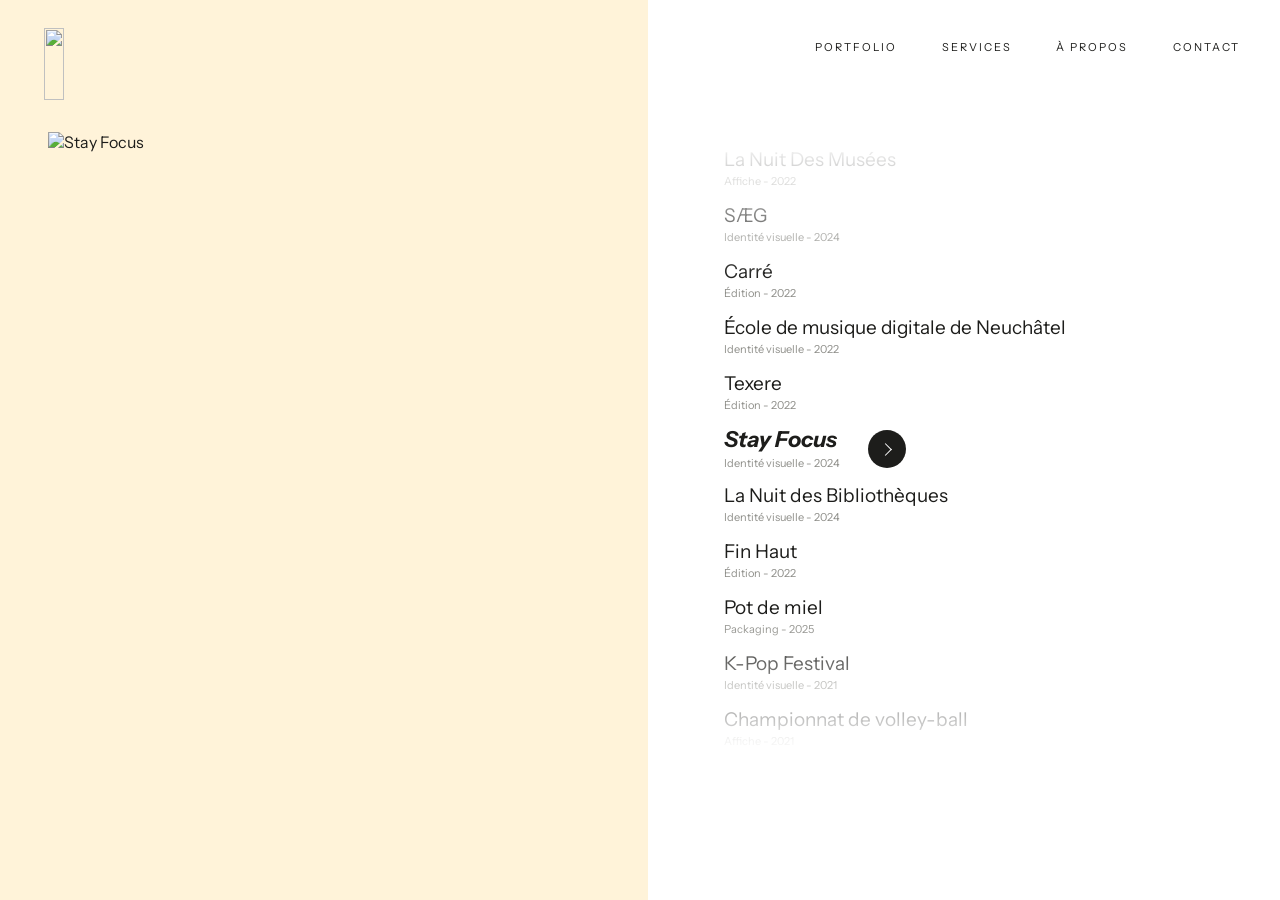
==== commit aa151760: "Proposition fiches projets : planches du portfolio sur leur couleur de fond - Chaque projet montre s" ====
--- a/index.html
+++ b/index.html
@@ -66,31 +66,35 @@
 
   <!-- Projet -->
   <section class="view project" id="view-project" hidden>
-    <a class="back" id="back" href="#/" aria-label="Retour à l'accueil">
-      <span class="chevron chevron--left"></span>
-    </a>
-
-    <div class="project__body">
-      <header class="detail__head anim" style="--step:0">
-        <h1 class="detail__name" id="p-name" tabindex="-1"></h1>
-        <p class="detail__meta" id="p-meta"></p>
-      </header>
-
-      <div class="detail__visual anim" style="--step:1" id="p-visual">
-        <!-- Série de visuels, remplie par app.js -->
-        <div class="shots" id="p-shots" hidden></div>
-        <!-- Visuel unique, rempli par app.js -->
-        <div id="p-cover" hidden></div>
-      </div>
-
-      <div class="detail__text anim" style="--step:2">
-        <p class="detail__desc" id="p-desc"></p>
-        <div class="detail__typo">
-          <div>Typographie</div>
-          <div class="detail__typo-value" id="p-typo"></div>
+    <div class="project__intro">
+      <a class="back" id="back" href="#/" aria-label="Retour à l'accueil">
+        <span class="chevron chevron--left"></span>
+      </a>
+
+      <div class="project__body">
+        <header class="detail__head anim" style="--step:0">
+          <h1 class="detail__name" id="p-name" tabindex="-1"></h1>
+          <p class="detail__meta" id="p-meta"></p>
+        </header>
+
+        <div class="detail__text anim" style="--step:1">
+          <p class="detail__desc" id="p-desc"></p>
+          <dl class="detail__specs">
+            <div>
+              <dt>Typographie</dt>
+              <dd id="p-typo"></dd>
+            </div>
+            <div id="p-format-row">
+              <dt>Format</dt>
+              <dd id="p-format"></dd>
+            </div>
+          </dl>
         </div>
       </div>
     </div>
+
+    <!-- Planches du portfolio, remplies par app.js -->
+    <div class="boards anim" style="--step:2" id="p-boards"></div>
   </section>
 
   <!-- À propos -->
--- a/styles.css
+++ b/styles.css
@@ -2,9 +2,10 @@
    Portfolio de Cyrielle Lüdi.
 
    Trois mises en page :
-     > 1080px   accueil en deux panneaux, page projet en grille
+     > 1080px   accueil en deux panneaux ; page projet : nom et
+                description côte à côte, planches dessous
      ≤ 1280px   accueil à parts égales, pour la place des titres
-     ≤ 1080px   colonne unique, le visuel remonte sous le titre
+     ≤ 1080px   colonne unique, la description passe sous le titre
      ≤ 860px    version mobile : menu replié ; à l'accueil, le projet
                 présenté remplit une case, titres par-dessus le visuel
    ───────────────────────────────────────────────────────────────────── */
@@ -47,7 +48,7 @@
   margin: 0;
   font-family: var(--sans);
   color: var(--ink);
-  background: var(--cream);
+  background: var(--page-bg, var(--cream));
   -webkit-font-smoothing: antialiased;
   overflow-x: hidden; /* les vues entrent en glissant depuis les côtés */
 }
@@ -58,6 +59,8 @@
 img { max-width: 100%; }
 
 ul { list-style: none; margin: 0; padding: 0; }
+
+p, li { text-wrap: pretty; }
 
 .visually-hidden {
   position: absolute;
@@ -267,7 +270,7 @@
    page lui réserve la place du logo et de la marge au-dessus. */
 .page {
   min-height: 100vh;
-  background: var(--cream);
+  background: var(--page-bg, var(--cream));
   padding: calc(var(--header-pad) + var(--logo-h)) var(--page-pad-x) 72px;
 }
 
@@ -282,11 +285,9 @@
   align-items: flex-start;
   gap: 24px;
   padding: var(--header-pad) var(--page-pad-x) 12px;
-  background: var(--cream);
+  background: var(--page-bg, var(--cream));
   transition: box-shadow .2s ease;
 }
-
-.page.is-white .page__header { background: var(--white); }
 
 /* Dès que la page défile, le logo se réduit de 30 %, ancré en haut à
    gauche, et un filet sépare l'en-tête du contenu. */
@@ -297,12 +298,24 @@
 
 .page__header .nav { padding-top: 14px; }
 
-/* ── Projet ──────────────────────────────────────────────────────────── */
+/* ── Projet ──────────────────────────────────────────────────────────────
+   En tête, le nom et la description, côte à côte. Dessous, les planches du
+   portfolio sur toute la largeur : la page prend leur couleur de fond, si
+   bien que leurs bords disparaissent. Chaque planche tient dans la hauteur
+   de l'écran.
+   ───────────────────────────────────────────────────────────────────── */
 
 .project {
+  margin-top: 56px;
+  /* Textes secondaires : l'encre éclaircie reste lisible sur tous les
+     fonds, du blanc au gris de Fin Haut. */
+  --muted: rgba(29, 29, 27, 0.68);
+  --muted-strong: rgba(29, 29, 27, 0.8);
+}
+
+.project__intro {
   display: flex;
   gap: 40px;
-  margin-top: 56px;
   align-items: flex-start;
 }
 
@@ -328,23 +341,17 @@
   flex: 1;
   min-width: 0;
   display: grid;
-  grid-template-columns: minmax(320px, 440px) 1fr;
-  grid-template-areas:
-    "head visual"
-    "text visual";
+  grid-template-columns: minmax(0, 5fr) minmax(0, 7fr);
   column-gap: 72px;
   align-items: start;
 }
-
-.detail__head   { grid-area: head; }
-.detail__text   { grid-area: text; }
-.detail__visual { grid-area: visual; }
 
 .detail__name {
   font-size: 44px;
   font-weight: 600;
   line-height: 1.05;
   margin: 0;
+  text-wrap: balance;
 }
 
 .detail__meta {
@@ -353,44 +360,40 @@
   margin: 8px 0 0;
 }
 
+/* Première ligne alignée sur le haut des capitales du nom. */
+.detail__text { padding-top: 6px; }
+
 .detail__desc {
   font-size: 15px;
   line-height: 1.55;
-  margin: 96px 0 0;
-  max-width: 420px;
-  text-wrap: pretty;
-}
-
-.detail__typo {
-  margin-top: 56px;
+  margin: 0;
+  max-width: 560px;
+}
+
+.detail__specs {
+  display: flex;
+  flex-wrap: wrap;
+  gap: 16px 56px;
+  margin: 32px 0 0;
   font-size: 14px;
   line-height: 1.6;
 }
 
-.detail__typo-value { color: var(--muted-strong); }
-
-/* Visuels */
-.shots {
+.detail__specs dd {
+  margin: 0;
+  color: var(--muted-strong);
+}
+
+.boards {
+  margin: 64px calc(-1 * var(--page-pad-x)) 0;
   display: grid;
-  grid-template-columns: 2fr 1fr;
-  gap: 28px;
-}
-
-.shots img { width: 100%; height: auto; }
-.shots__main { align-self: center; }
-
-.shots__wide {
-  grid-column: 1 / -1;
-  width: 88%;
-  justify-self: center;
-}
-
-.cover {
+  justify-items: center;
+}
+
+.board {
   display: block;
-  width: 100%;
-  height: 72vh;
-  object-fit: contain;
-  object-position: center top;
+  width: min(100%, calc((100vh - 96px) * 16 / 9));
+  height: auto;
 }
 
 /* ── À propos / Contact ──────────────────────────────────────────────── */
@@ -430,7 +433,7 @@
 
 .services { margin-top: 56px; }
 
-.services__head { max-width: 620px; }
+.services__head { max-width: 720px; }
 
 .services__head h1 {
   font-size: 44px;
@@ -766,7 +769,7 @@
 .service-details__close:hover::after { background: var(--gold); }
 
 .services__note {
-  max-width: 620px;
+  max-width: 720px;
   margin: 24px 0 0;
   font-size: 13px;
   line-height: 1.5;
@@ -878,7 +881,7 @@
 
 .about__intro {
   display: grid;
-  grid-template-columns: 220px minmax(0, 620px);
+  grid-template-columns: 220px minmax(0, 720px);
   gap: 48px;
   align-items: start;
 }
@@ -915,7 +918,7 @@
 }
 
 .about__quote {
-  max-width: 760px;
+  max-width: 720px;
   margin: 56px 0 0;
   padding-left: 24px;
   border-left: 2px solid var(--gold);
@@ -1021,8 +1024,6 @@
    colonnes sont décalées : app.js donne à chaque vignette sa hauteur en
    rangées de 1px, et la grille la range dans la colonne la plus courte.
    ───────────────────────────────────────────────────────────────────── */
-
-.page.is-white { background: var(--white); }
 
 .gallery { margin-top: 56px; }
 
@@ -1177,7 +1178,7 @@
 [data-dir="back"] .anim  { animation-name: ldFromLeft; }
 [data-dir="first"] .anim { animation-name: ldRise; }
 
-/* La liste compte onze entrées : décalage plus serré. */
+/* La liste compte douze entrées : décalage plus serré. */
 .projects .anim { animation-delay: calc(var(--step, 0) * 40ms); }
 
 /* ── ≤ 1280px : accueil à parts égales ───────────────────────────────────
@@ -1194,19 +1195,12 @@
 
 @media (max-width: 1080px) {
   .project__body {
-    display: flex;
-    flex-direction: column;
-    gap: 32px;
-  }
-
-  .detail__head   { order: 1; }
-  .detail__visual { order: 2; }
-  .detail__text   { order: 3; }
-
-  .detail__desc { margin-top: 0; }
-  .detail__typo { margin-top: 32px; }
-
-  .cover { height: auto; max-height: 68vh; }
+    grid-template-columns: minmax(0, 1fr);
+    row-gap: 28px;
+  }
+
+  .detail__text { padding-top: 0; }
+  .boards { margin-top: 48px; }
 }
 
 /* ── ≤ 860px : version mobile ────────────────────────────────────────────
@@ -1378,7 +1372,19 @@
   /* Pages intérieures */
   .page { padding-bottom: 64px; }
 
-  .project { gap: 18px; margin-top: 28px; }
+  .project { margin-top: 28px; }
+  .boards { margin-top: 36px; }
+
+  /* Le nom reste à côté de la flèche ; la description prend toute la
+     largeur de l'écran, sous les deux. */
+  .project__intro {
+    display: grid;
+    grid-template-columns: auto minmax(0, 1fr);
+    gap: 28px 18px;
+  }
+
+  .project__body { display: contents; }
+  .detail__text { grid-column: 1 / -1; }
 
   .gallery { margin-top: 28px; }
   .gallery__grid { --cols: 2; --gap: 10px; }
@@ -1413,14 +1419,9 @@
   .about__hello { font-size: 32px; }
   .about__quote p { font-size: 22px; }
   .simple { margin-top: 56px; }
-
-  .shots { gap: 20px; }
-  .shots__wide { width: 100%; }
 }
 
 @media (max-width: 520px) {
-  .shots { grid-template-columns: 1fr; }
-  .shots__main { align-self: stretch; }
   .mail { font-size: 25px; }
 
   .service-details__row {
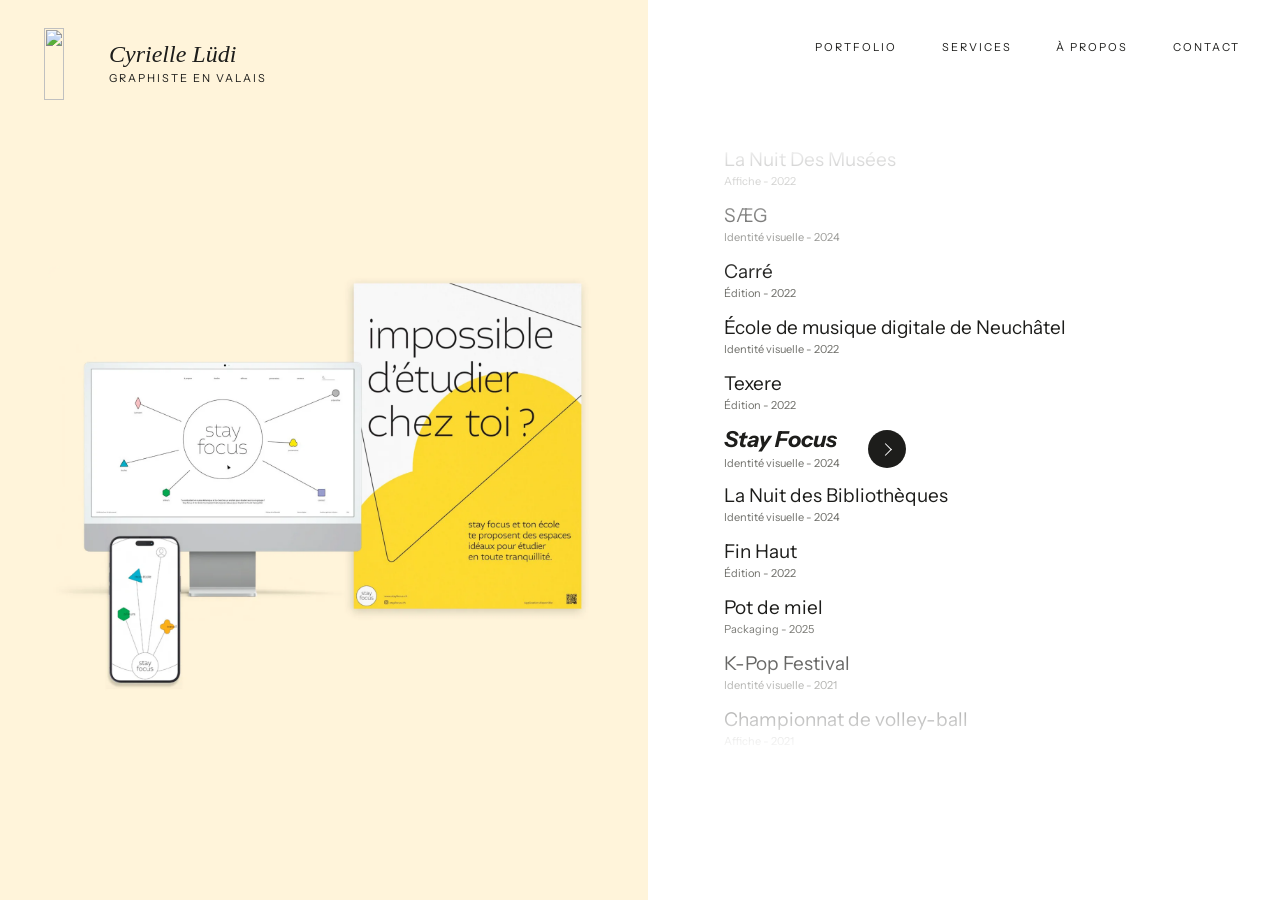
==== commit cc08f93e: "Avant mise en ligne : e-mail corrigé, nom sur l'accueil, aperçu de partage - Contact : admin@ludi-de" ====
--- a/index.html
+++ b/index.html
@@ -3,9 +3,27 @@
 <head>
 <meta charset="utf-8">
 <meta name="viewport" content="width=device-width, initial-scale=1">
-<title>Ludi Design — Cyrielle Lüdi, graphiste</title>
-<meta name="description" content="Portfolio de Cyrielle Lüdi, graphiste spécialisée en identité visuelle, édition, affiche et packaging. Basée en Suisse.">
-<link rel="icon" href="assets/logo.svg" type="image/svg+xml">
+<title>Ludi Design — Cyrielle Lüdi, graphiste en Valais</title>
+<meta name="description" content="Portfolio de Cyrielle Lüdi, graphiste en Valais : identité visuelle, affiches, édition et packaging.">
+<link rel="icon" href="assets/favicon-96.png" type="image/png" sizes="96x96">
+<link rel="icon" href="assets/favicon.svg" type="image/svg+xml">
+<link rel="apple-touch-icon" href="assets/apple-touch-icon.png">
+
+<!-- Aperçu affiché quand le lien est partagé (WhatsApp, LinkedIn, iMessage…).
+     Ces adresses doivent être complètes : à mettre à jour quand le site
+     passera sur ludi-design.ch. -->
+<meta property="og:type" content="website">
+<meta property="og:locale" content="fr_CH">
+<meta property="og:site_name" content="Ludi Design">
+<meta property="og:title" content="Cyrielle Lüdi, graphiste en Valais">
+<meta property="og:description" content="Identité visuelle, affiches, édition et packaging.">
+<meta property="og:url" content="https://cyrielleludi.github.io/ludi-design/">
+<meta property="og:image" content="https://cyrielleludi.github.io/ludi-design/assets/partage.jpg">
+<meta property="og:image:width" content="1200">
+<meta property="og:image:height" content="630">
+<meta property="og:image:alt" content="Cyrielle Lüdi, graphiste en Valais, à côté d'un visuel du projet Stay Focus">
+<meta name="twitter:card" content="summary_large_image">
+
 <link rel="preconnect" href="https://fonts.googleapis.com">
 <link rel="preconnect" href="https://fonts.gstatic.com" crossorigin>
 <link href="https://fonts.googleapis.com/css2?family=Instrument+Serif:ital@0;1&amp;family=Instrument+Sans:ital,wght@0,400..700;1,400..700&amp;display=swap" rel="stylesheet">
@@ -19,6 +37,10 @@
     <a class="logo logo--home" href="#/" aria-label="Ludi Design — accueil">
       <img src="assets/logo.svg" alt="" width="47" height="72">
     </a>
+    <h1 class="home__id">
+      <span class="home__id-name">Cyrielle Lüdi</span><span class="visually-hidden">, </span>
+      <span class="home__id-role">Graphiste en Valais</span>
+    </h1>
     <!-- Le visuel du projet actif est inséré par app.js -->
   </div>
 
@@ -33,9 +55,8 @@
       <a class="nav__link" href="#/a-propos">À propos</a>
       <a class="nav__link" href="#/contact">Contact</a>
     </nav>
-    <h1 class="visually-hidden">Portfolio</h1>
     <div class="carousel">
-      <ul class="projects" id="projects"></ul>
+      <ul class="projects" id="projects" aria-label="Projets"></ul>
     </div>
   </div>
 </section>
@@ -446,7 +467,7 @@
   <section class="view simple" id="view-contact" hidden>
     <h1 class="anim" style="--step:0" tabindex="-1">Contact</h1>
     <p class="anim" style="--step:1">Un projet, une collaboration&nbsp;?</p>
-    <a class="mail anim" style="--step:2" href="mailto:bonjour@ludidesign.ch">bonjour@ludidesign.ch</a>
+    <a class="mail anim" style="--step:2" href="mailto:admin@ludi-design.ch">admin@ludi-design.ch</a>
   </section>
 </div>
 
--- a/styles.css
+++ b/styles.css
@@ -15,8 +15,7 @@
   --white: #ffffff;
   --ink: #1d1d1b;
   --gold: #8a7a4f;
-  --muted: #8f8f8a;
-  --muted-strong: #6f6f6a;
+  --muted: #6f6f6a;  /* textes secondaires : lisible même en 11 px sur le crème */
 
   --sans: 'Instrument Sans', Helvetica, Arial, sans-serif;
   --serif: 'Instrument Serif', Georgia, serif;
@@ -103,24 +102,57 @@
 
 .view--home { display: flex; min-height: 100vh; }
 
+/* Fond : celui des planches du projet présenté (posé par app.js). */
 .home__visual {
   flex: 1.15;
   min-width: 0;
-  background: var(--cream);
+  background: var(--project-bg, var(--cream));
+  transition: background-color .4s ease;
   position: relative;
   display: flex;
   align-items: center;
   justify-content: center;
-  padding: 96px 48px 48px;
-}
-
-.logo--home { position: absolute; top: 28px; left: var(--page-pad-x); }
+  /* En haut, la place du logo et du nom, avec un peu d'air dessous. */
+  padding: 116px 48px 48px;
+}
+
+.logo--home { position: absolute; top: var(--header-pad); left: var(--page-pad-x); }
+
+/* Nom et métier, à droite du monogramme : la première chose qu'on lit en
+   arrivant. Centrés sur la hauteur du logo (dont la largeur vaut 0,653
+   fois la hauteur). */
+.home__id {
+  position: absolute;
+  top: var(--header-pad);
+  left: calc(var(--page-pad-x) + var(--logo-h) * 0.653 + 18px);
+  height: var(--logo-h);
+  margin: 0;
+  display: flex;
+  flex-direction: column;
+  justify-content: center;
+  gap: 6px;
+  font-weight: 400;
+}
+
+.home__id-name {
+  font-family: var(--serif);
+  font-style: italic;
+  font-size: 24px;
+  line-height: 1;
+}
+
+.home__id-role {
+  font-size: 11px;
+  line-height: 1.2;
+  letter-spacing: 0.18em;
+  text-transform: uppercase;
+}
 
 /* Jamais plus haut que l'écran : l'accueil tient sans défiler, la molette
    reste libre pour le carrousel. */
 .home__hero {
   width: 100%;
-  height: min(76vh, calc(100vh - 144px));
+  height: min(76vh, calc(100vh - 164px));
   object-fit: contain;
   object-position: center;
   transition: opacity .35s ease;
@@ -229,6 +261,12 @@
   font-style: italic;
 }
 
+/* Titres en noir ; sous le curseur (ou au clavier), ils prennent la
+   couleur de leurs textes dans le portfolio (--item-ink, posée par app.js). */
+.project-link:hover,
+.project-link:focus-visible,
+.project-link:active { color: var(--item-ink, var(--gold)); }
+
 .project-link__go {
   width: 38px;
   height: 38px;
@@ -243,7 +281,7 @@
 
 .projects li.is-active .project-link__go { display: flex; }
 .project-link:hover .project-link__go {
-  background: var(--gold);
+  background: var(--item-ink, var(--gold));
   transform: translateX(4px);
 }
 
@@ -309,8 +347,7 @@
   margin-top: 56px;
   /* Textes secondaires : l'encre éclaircie reste lisible sur tous les
      fonds, du blanc au gris de Fin Haut. */
-  --muted: rgba(29, 29, 27, 0.68);
-  --muted-strong: rgba(29, 29, 27, 0.8);
+  --muted: rgba(29, 29, 27, 0.75);
 }
 
 .project__intro {
@@ -333,7 +370,7 @@
 }
 
 .back:hover {
-  background: var(--gold);
+  background: var(--accent, var(--gold));
   transform: translateX(-4px);
 }
 
@@ -381,7 +418,7 @@
 
 .detail__specs dd {
   margin: 0;
-  color: var(--muted-strong);
+  color: var(--muted);
 }
 
 .boards {
@@ -450,7 +487,7 @@
 
 .services__head .services__tip {
   font-size: 14px;
-  color: var(--muted-strong);
+  color: var(--muted);
 }
 
 .services__tip--hover { display: none; }
@@ -543,7 +580,7 @@
   margin: 0;
   font-size: 14px;
   line-height: 1.5;
-  color: var(--muted-strong);
+  color: var(--muted);
 }
 
 /* Le « + » des cases, qui devient une croix quand le détail est ouvert. */
@@ -721,7 +758,7 @@
 .service-details__desc {
   font-size: 14px;
   line-height: 1.5;
-  color: var(--muted-strong);
+  color: var(--muted);
   margin: 4px 0 0;
 }
 
@@ -773,7 +810,7 @@
   margin: 24px 0 0;
   font-size: 13px;
   line-height: 1.5;
-  color: var(--muted-strong);
+  color: var(--muted);
 }
 
 /* Packs d'heures : les prix restent visibles, les conditions juste dessous.
@@ -820,7 +857,7 @@
 .pack__detail {
   font-size: 13px;
   line-height: 1.5;
-  color: var(--muted-strong);
+  color: var(--muted);
   margin: 6px 0 0;
 }
 
@@ -976,7 +1013,7 @@
   margin: 10px 0 0;
   font-size: 14px;
   line-height: 1.5;
-  color: var(--muted-strong);
+  color: var(--muted);
 }
 
 .about sup {
@@ -1007,7 +1044,7 @@
 .about__links {
   margin: 12px 0 0;
   font-size: 14px;
-  color: var(--muted-strong);
+  color: var(--muted);
 }
 
 .about__links span { margin: 0 6px; }
@@ -1048,7 +1085,7 @@
 }
 
 .tile__frame {
-  background: var(--cream);
+  background: var(--tile-bg, var(--cream));
   padding: 9%;
   overflow: hidden;
 }
@@ -1096,7 +1133,7 @@
     right: 0;
     bottom: 0;
     padding: 40px 14px 14px;
-    background: linear-gradient(to top, var(--cream) 50%, rgba(255, 243, 217, 0));
+    background: linear-gradient(to top, var(--tile-bg, var(--cream)) 50%, transparent);
     opacity: 0;
     transform: translateY(6px);
     transition: opacity .3s ease, transform .35s var(--ease-out);
@@ -1117,6 +1154,7 @@
     align-items: center;
     justify-content: center;
     flex: none;
+    transition: transform .25s var(--ease-out), background-color .2s ease;
   }
 
   .tile__go .chevron {
@@ -1126,6 +1164,18 @@
   }
 
   .tile__link:hover { color: inherit; }
+
+  /* Le titre reste noir au survol de la case : la couleur du projet
+     n'apparaît que sur la flèche (--tile-ink, posée par app.js). */
+  .tile__link:has(.tile__go:hover) .tile__name,
+  .tile__link:focus-visible .tile__name { color: var(--tile-ink, inherit); }
+
+  .tile__go:hover,
+  .tile__link:focus-visible .tile__go {
+    background: var(--tile-ink, var(--ink));
+    transform: translateX(3px);
+  }
+
   .tile__link:hover .tile__img { transform: scale(1.04); }
 
   .tile__link:hover .tile__caption,
@@ -1308,6 +1358,16 @@
     z-index: 11;
   }
 
+  .home__id {
+    position: fixed;
+    left: calc(var(--page-pad-x) + var(--logo-h) * 0.653 + 12px);
+    z-index: 11;
+    gap: 4px;
+  }
+
+  .home__id-name { font-size: 19px; }
+  .home__id-role { letter-spacing: 0.16em; }
+
   .home__visual,
   .home__panel {
     position: absolute;
@@ -1317,13 +1377,12 @@
   .home__visual {
     display: block;
     padding: 0;
-    background: var(--cream);
     overflow: hidden;
   }
 
   /* Le visuel occupe le haut de la case et déborde un peu sous la bande,
-     où un voile crème le fond, comme sous la légende d'une case de la
-     galerie. */
+     où un voile de la couleur du fond l'efface, comme sous la légende
+     d'une case de la galerie. */
   .home__hero {
     position: absolute;
     top: 28px;
@@ -1332,6 +1391,8 @@
     height: calc(100% - var(--band) + 12px);
   }
 
+  /* Voile de la couleur du fond, en fondu par un masque : il change de
+     couleur en même temps que la case. */
   .home__visual::after {
     content: '';
     position: absolute;
@@ -1339,7 +1400,10 @@
     right: 0;
     bottom: 0;
     height: var(--band);
-    background: linear-gradient(to top, var(--cream) 70%, rgba(255, 243, 217, 0));
+    background: var(--project-bg, var(--cream));
+    -webkit-mask-image: linear-gradient(to top, #000 70%, transparent);
+    mask-image: linear-gradient(to top, #000 70%, transparent);
+    transition: background-color .4s ease;
   }
 
   /* Le carrousel couvre toute la case : on le fait glisser n'importe où. */
@@ -1446,6 +1510,8 @@
     animation: none;
   }
   .home__hero,
+  .home__visual,
+  .home__visual::after,
   .about__portrait,
   .page__header .logo img,
   .menu-toggle__bar,
@@ -1454,6 +1520,7 @@
   .back,
   .tile__img,
   .tile__caption,
+  .tile__go,
   .service__prices,
   .service__go,
   .service__plus,
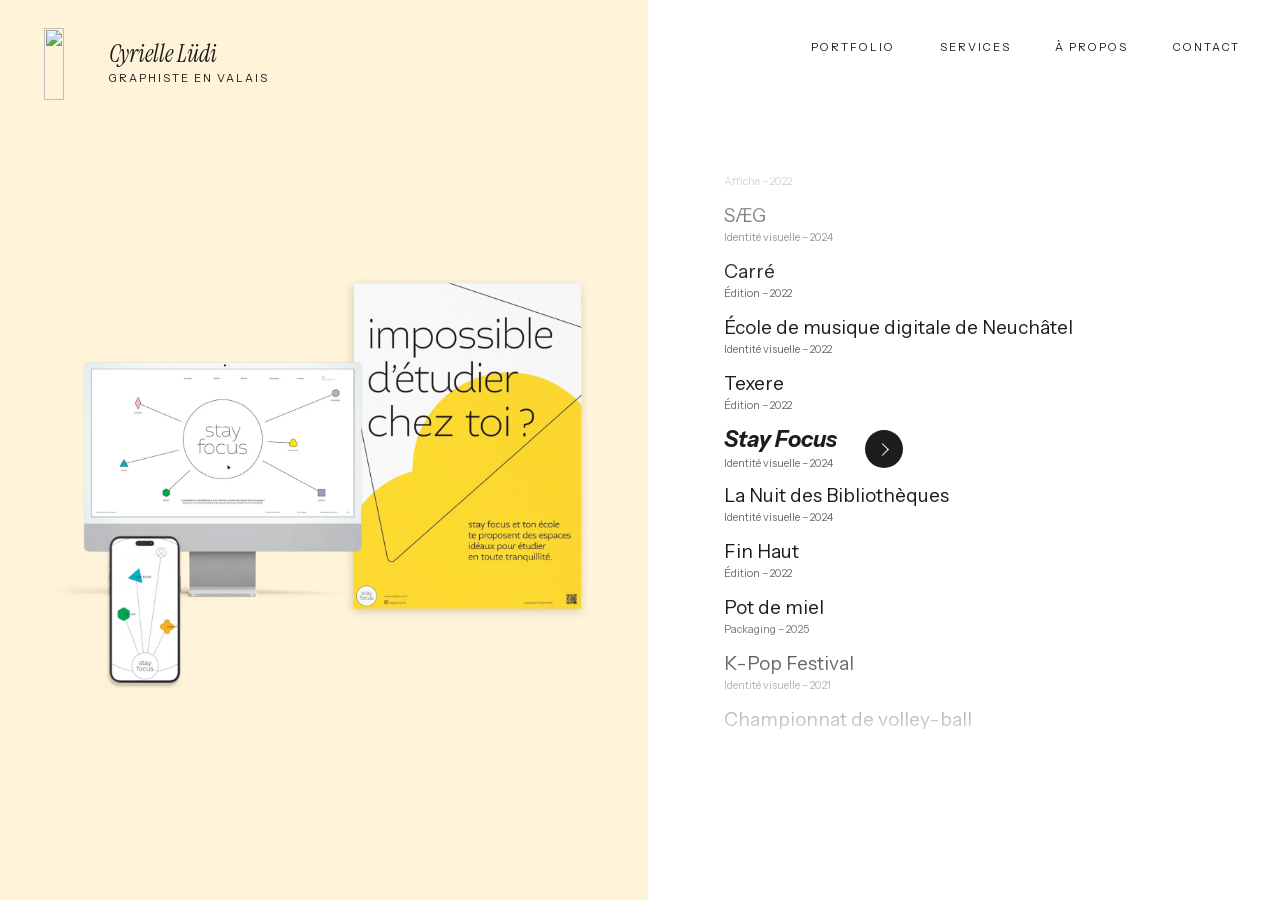
==== commit b92c3647: "Brouillon non vérifié : finitions avant mise en ligne Polices hébergées sur le site, pied de page, m" ====
--- a/index.html
+++ b/index.html
@@ -8,28 +8,30 @@
 <link rel="icon" href="assets/favicon-96.png" type="image/png" sizes="96x96">
 <link rel="icon" href="assets/favicon.svg" type="image/svg+xml">
 <link rel="apple-touch-icon" href="assets/apple-touch-icon.png">
+<link rel="canonical" href="https://ludi-design.ch/">
 
 <!-- Aperçu affiché quand le lien est partagé (WhatsApp, LinkedIn, iMessage…).
-     Ces adresses doivent être complètes : à mettre à jour quand le site
-     passera sur ludi-design.ch. -->
+     Ces adresses doivent être complètes : ce sont celles du site en ligne. -->
 <meta property="og:type" content="website">
 <meta property="og:locale" content="fr_CH">
 <meta property="og:site_name" content="Ludi Design">
 <meta property="og:title" content="Cyrielle Lüdi, graphiste en Valais">
 <meta property="og:description" content="Identité visuelle, affiches, édition et packaging.">
-<meta property="og:url" content="https://cyrielleludi.github.io/ludi-design/">
-<meta property="og:image" content="https://cyrielleludi.github.io/ludi-design/assets/partage.jpg">
+<meta property="og:url" content="https://ludi-design.ch/">
+<meta property="og:image" content="https://ludi-design.ch/assets/partage.jpg">
 <meta property="og:image:width" content="1200">
 <meta property="og:image:height" content="630">
-<meta property="og:image:alt" content="Cyrielle Lüdi, graphiste en Valais, à côté d'un visuel du projet Stay Focus">
+<meta property="og:image:alt" content="Cyrielle Lüdi, graphiste en Valais, à côté d’un visuel du projet Stay Focus">
 <meta name="twitter:card" content="summary_large_image">
 
-<link rel="preconnect" href="https://fonts.googleapis.com">
-<link rel="preconnect" href="https://fonts.gstatic.com" crossorigin>
-<link href="https://fonts.googleapis.com/css2?family=Instrument+Serif:ital@0;1&amp;family=Instrument+Sans:ital,wght@0,400..700;1,400..700&amp;display=swap" rel="stylesheet">
+<link rel="preload" href="assets/fonts/instrument-sans-latin.woff2" as="font" type="font/woff2" crossorigin>
 <link rel="stylesheet" href="styles.css">
 </head>
 <body>
+
+<noscript>
+  <p class="noscript">Ce site a besoin de JavaScript pour s’afficher. Pour me contacter&nbsp;: <a href="mailto:admin@ludi-design.ch">admin@ludi-design.ch</a></p>
+</noscript>
 
 <!-- ── Accueil ─────────────────────────────────────────────────────────── -->
 <section class="view view--home" id="view-home" hidden>
@@ -88,7 +90,7 @@
   <!-- Projet -->
   <section class="view project" id="view-project" hidden>
     <div class="project__intro">
-      <a class="back" id="back" href="#/" aria-label="Retour à l'accueil">
+      <a class="back" id="back" href="#/" aria-label="Retour à l’accueil">
         <span class="chevron chevron--left"></span>
       </a>
 
@@ -116,22 +118,31 @@
 
     <!-- Planches du portfolio, remplies par app.js -->
     <div class="boards anim" style="--step:2" id="p-boards"></div>
+
+    <nav class="project__end" aria-label="Autres projets">
+      <a class="project__all" href="#/portfolio">Tous les projets</a>
+      <a class="project__next" id="p-next" href="#/portfolio">
+        <span class="project__next-label">Projet suivant</span>
+        <span class="project__next-name" id="p-next-name"></span>
+        <span class="project__next-go" aria-hidden="true"><span class="chevron"></span></span>
+      </a>
+    </nav>
   </section>
 
   <!-- À propos -->
   <section class="view about" id="view-about" hidden>
     <div class="about__intro">
-      <img class="about__portrait anim" style="--step:0" src="assets/cyrielle.jpg" width="584" height="640" alt="Portrait de Cyrielle Lüdi">
+      <img class="about__portrait anim" style="--step:0" src="assets/cyrielle.jpg" width="584" height="640" loading="lazy" alt="Portrait de Cyrielle Lüdi">
       <div class="about__text anim" style="--step:1">
-        <h1 class="about__hello" tabindex="-1">Bonjour, moi c'est Cyrielle.</h1>
-        <p>Graphiste en Valais, je crée des identités visuelles, des affiches, des livres et des emballages. Lüdi, comme ludique&nbsp;: avec un nom pareil, mes projets gardent toujours une petite part de jeu, sans perdre le sérieux qu'il faut.</p>
-        <p>Ma méthode&nbsp;: écouter d'abord, dessiner ensuite. Je cherche à comprendre votre projet, votre public et ce qui vous rend différent. Puis j'explore, je teste, je recommence (souvent) et j'affine jusqu'au détail qui change tout. Consciencieuse, je relis trois fois. Persévérante, je relis une quatrième fois.</p>
-        <p>Je travaille avec des entreprises, des associations, des festivals et des projets culturels, en Valais et dans toute la Suisse romande. Du logo à l'étiquette de miel, en passant par l'affiche qu'on doit pouvoir lire depuis l'autre côté de la rue.</p>
+        <h1 class="about__hello" tabindex="-1">Bonjour, moi c’est Cyrielle.</h1>
+        <p>Graphiste en Valais, je crée des identités visuelles, des affiches, des livres et des emballages. Lüdi, comme ludique&nbsp;: avec un nom pareil, mes projets gardent toujours une petite part de jeu, sans perdre le sérieux qu’il faut.</p>
+        <p>Ma méthode&nbsp;: écouter d’abord, dessiner ensuite. Je cherche à comprendre votre projet, votre public et ce qui vous rend différent. Puis j’explore, je teste, je recommence (souvent) et j’affine jusqu’au détail qui change tout. Consciencieuse, je relis trois fois. Persévérante, je relis une quatrième fois.</p>
+        <p>Je travaille avec des entreprises, des associations, des festivals et des projets culturels, en Valais et dans toute la Suisse romande. Du logo à l’étiquette de miel, en passant par l’affiche qu’on doit pouvoir lire depuis l’autre côté de la rue.</p>
       </div>
     </div>
 
     <blockquote class="about__quote anim" style="--step:2">
-      <p>«&nbsp;Explorer des idées, expérimenter et affiner les détails pour créer des visuels qui ont du sens, c'est ça qui me fait vibrer.&nbsp;»</p>
+      <p>«&nbsp;Explorer des idées, expérimenter et affiner les détails pour créer des visuels qui ont du sens, c’est ça qui me fait vibrer.&nbsp;»</p>
     </blockquote>
 
     <section class="about__section anim" style="--step:3" aria-labelledby="about-parcours">
@@ -160,7 +171,7 @@
         <li class="about__card">
           <span class="about__year">2020 – 2024</span>
           <h3 class="about__name">EDHEA</h3>
-          <p class="about__desc">CFC de graphiste et maturité professionnelle, École de design et haute école d'art, Sierre</p>
+          <p class="about__desc">CFC de graphiste et maturité professionnelle, École de design et haute école d’art, Sierre</p>
         </li>
       </ul>
     </section>
@@ -169,33 +180,33 @@
       <h2 class="about__title" id="about-prix">Distinctions</h2>
       <ul class="about__cards">
         <li class="about__card">
+          <span class="about__year">2022</span>
+          <h3 class="about__name">2<sup>e</sup> place</h3>
+          <p class="about__desc">Logo de la 27<sup>e</sup> Fête cantonale des musiques valaisannes</p>
+        </li>
+        <li class="about__card">
           <span class="about__year">2021</span>
           <h3 class="about__name">2<sup>e</sup> place</h3>
           <p class="about__desc">Logo du Bureau des Échanges Linguistiques</p>
         </li>
-        <li class="about__card">
-          <span class="about__year">2022</span>
-          <h3 class="about__name">2<sup>e</sup> place</h3>
-          <p class="about__desc">Logo de la 27<sup>e</sup> Fête cantonale des musiques valaisannes</p>
-        </li>
       </ul>
     </section>
 
     <section class="about__section anim" style="--step:5" aria-labelledby="about-outils">
       <h2 class="about__title" id="about-outils">Boîte à outils</h2>
-      <p>InDesign et Illustrator au quotidien, Photoshop et Lightroom pour les images, Figma et Claude Code pour les sites, Glyphs pour dessiner des typographies, et After Effects quand un logo a envie de bouger. Et loin de l'écran, un plotter de découpe&nbsp;: je découpe, j'échenille (oui, c'est un vrai mot) et je pose le vinyle, sur une vitrine comme en thermocollant sur un t-shirt.</p>
+      <p>InDesign et Illustrator au quotidien, Photoshop et Lightroom pour les images, Figma et Claude Code pour les sites, Glyphs pour dessiner des typographies, et After Effects quand un logo a envie de bouger. Et loin de l’écran, un plotter de découpe&nbsp;: je découpe, j’échenille (oui, c’est un vrai mot) et je pose le vinyle, sur une vitrine comme en thermocollant sur un t-shirt.</p>
     </section>
 
     <section class="about__section anim" style="--step:6" aria-labelledby="about-hors-ecran">
       <h2 class="about__title" id="about-hors-ecran">Hors écran</h2>
       <ul class="about__list">
         <li>Je crée des bijoux et des accessoires sous le nom <a href="https://honeyxcrow.ch" target="_blank" rel="noopener">Honey × Crow</a>&nbsp;: mes mains ont du mal à rester tranquilles. (Le site est encore en chantier, comme mes prochaines créations.)</li>
-        <li>Je fais du cosplay. Coudre un costume, c'est un peu de l'identité visuelle en trois dimensions.</li>
+        <li>Je fais du cosplay. Coudre un costume, c’est un peu de l’identité visuelle en trois dimensions.</li>
         <li>Je joue à des jeux vidéo en équipe&nbsp;: coopérer, communiquer et ne laisser personne derrière, ça sert aussi en atelier.</li>
       </ul>
     </section>
 
-    <p class="about__invite anim" style="--step:7">Une idée qui mérite d'être vue&nbsp;?</p>
+    <p class="about__invite anim" style="--step:7">Une idée qui mérite d’être vue&nbsp;?</p>
     <a class="about__cta anim" style="--step:8" href="#/contact">Parlons-en</a>
     <p class="about__links anim" style="--step:9">
       <a href="#/services">Voir les services et tarifs</a>
@@ -224,13 +235,13 @@
         <div class="service__prices" aria-hidden="true">
           <ul class="service__list">
             <li><span>Logo</span><span>dès CHF 900</span></li>
-            <li><span>Identité visuelle complète</span><span>dès CHF 2'400</span></li>
+            <li><span>Identité visuelle complète</span><span>dès CHF 2’400</span></li>
           </ul>
           <span class="service__more">Voir le détail<span class="service__plus"></span></span>
         </div>
       </li>
       <li class="service-details" id="detail-identite" role="region" aria-labelledby="service-identite" hidden>
-        <p class="service-details__intro">C'est tout ce qui fait qu'on vous reconnaît au premier coup d'œil&nbsp;: votre logo, vos couleurs, vos typographies, et la charte graphique, le petit guide qui explique comment les utiliser partout.</p>
+        <p class="service-details__intro">C’est tout ce qui fait qu’on vous reconnaît au premier coup d’œil&nbsp;: votre logo, vos couleurs, vos typographies, et la charte graphique, le petit guide qui explique comment les utiliser partout.</p>
         <div>
           <ul class="service-details__rows">
           <li class="service-details__row">
@@ -245,7 +256,7 @@
               <h3 class="service-details__name">Identité visuelle complète</h3>
               <p class="service-details__desc">Logo, couleurs, typographies, charte graphique et premières déclinaisons (papeterie, réseaux sociaux).</p>
             </div>
-            <p class="service-details__price">dès CHF 2'400</p>
+            <p class="service-details__price">dès CHF 2’400</p>
           </li>
           </ul>
           <a class="service-details__cta" href="#/contact">Demander un devis</a>
@@ -268,33 +279,33 @@
         </div>
       </li>
       <li class="service-details" id="detail-imprimes" role="region" aria-labelledby="service-imprimes" hidden>
-        <p class="service-details__intro">Les supports qu'on tient en main ou qu'on croise dans la rue. Je m'occupe de la création et je vous livre des fichiers prêts pour l'imprimeur.</p>
+        <p class="service-details__intro">Les supports qu’on tient en main ou qu’on croise dans la rue. Je m’occupe de la création et je vous livre des fichiers prêts pour l’imprimeur.</p>
         <div>
           <ul class="service-details__rows">
           <li class="service-details__row">
             <div>
               <h3 class="service-details__name">Affiche</h3>
-              <p class="service-details__desc">Création d'une affiche (A3 à F4), prête pour l'impression.</p>
+              <p class="service-details__desc">Création d’une affiche (A3 à F4), prête pour l’impression.</p>
             </div>
             <p class="service-details__price">dès CHF 550</p>
           </li>
           <li class="service-details__row">
             <div>
               <h3 class="service-details__name">Flyer recto-verso</h3>
-              <p class="service-details__desc">Mise en page d'un flyer ou d'un carton d'invitation.</p>
+              <p class="service-details__desc">Mise en page d’un flyer ou d’un carton d’invitation.</p>
             </div>
             <p class="service-details__price">dès CHF 400</p>
           </li>
           <li class="service-details__row">
             <div>
               <h3 class="service-details__name">Carte de visite</h3>
-              <p class="service-details__desc">À partir d'un logo existant.</p>
+              <p class="service-details__desc">À partir d’un logo existant.</p>
             </div>
             <p class="service-details__price">dès CHF 200</p>
           </li>
           <li class="service-details__row">
             <div>
-              <h3 class="service-details__name">Déclinaison d'un visuel</h3>
+              <h3 class="service-details__name">Déclinaison d’un visuel</h3>
               <p class="service-details__desc">Adaptation à un autre format&nbsp;: flyer, bannière web, publication.</p>
             </div>
             <p class="service-details__price">dès CHF 150</p>
@@ -320,13 +331,13 @@
         </div>
       </li>
       <li class="service-details" id="detail-edition" role="region" aria-labelledby="service-edition" hidden>
-        <p class="service-details__intro">La mise en page des documents de plusieurs pages, pour qu'ils soient agréables à lire du début à la fin.</p>
+        <p class="service-details__intro">La mise en page des documents de plusieurs pages, pour qu’ils soient agréables à lire du début à la fin.</p>
         <div>
           <ul class="service-details__rows">
           <li class="service-details__row">
             <div>
               <h3 class="service-details__name">Brochure ou dépliant</h3>
-              <p class="service-details__desc">Conception et mise en page, jusqu'à 8 pages.</p>
+              <p class="service-details__desc">Conception et mise en page, jusqu’à 8 pages.</p>
             </div>
             <p class="service-details__price">dès CHF 900</p>
           </li>
@@ -352,28 +363,28 @@
         <div class="service__prices" aria-hidden="true">
           <ul class="service__list">
             <li><span>Étiquette</span><span>dès CHF 650</span></li>
-            <li><span>Emballage complet</span><span>dès CHF 1'800</span></li>
+            <li><span>Emballage complet</span><span>dès CHF 1’800</span></li>
           </ul>
           <span class="service__more">Voir le détail<span class="service__plus"></span></span>
         </div>
       </li>
       <li class="service-details" id="detail-packaging" role="region" aria-labelledby="service-packaging" hidden>
-        <p class="service-details__intro">L'habillage de vos produits&nbsp;: ce qui donne envie de les prendre en main, en rayon comme sur un marché.</p>
+        <p class="service-details__intro">L’habillage de vos produits&nbsp;: ce qui donne envie de les prendre en main, en rayon comme sur un marché.</p>
         <div>
           <ul class="service-details__rows">
           <li class="service-details__row">
             <div>
               <h3 class="service-details__name">Étiquette</h3>
-              <p class="service-details__desc">Vin, miel, bière, produits du terroir&nbsp;: création d'une étiquette prête pour l'impression.</p>
+              <p class="service-details__desc">Vin, miel, bière, produits du terroir&nbsp;: création d’une étiquette prête pour l’impression.</p>
             </div>
             <p class="service-details__price">dès CHF 650</p>
           </li>
           <li class="service-details__row">
             <div>
               <h3 class="service-details__name">Emballage complet</h3>
-              <p class="service-details__desc">Boîte, sachet ou gamme de produits, du concept au fichier d'impression.</p>
-            </div>
-            <p class="service-details__price">dès CHF 1'800</p>
+              <p class="service-details__desc">Boîte, sachet ou gamme de produits, du concept au fichier d’impression.</p>
+            </div>
+            <p class="service-details__price">dès CHF 1’800</p>
           </li>
           </ul>
           <a class="service-details__cta" href="#/contact">Demander un devis</a>
@@ -390,13 +401,13 @@
         <div class="service__prices" aria-hidden="true">
           <ul class="service__list">
             <li><span>Tarif horaire</span><span>CHF 90 / h</span></li>
-            <li><span>Avec un pack d'heures</span><span>dès CHF 75 / h</span></li>
+            <li><span>Avec un pack d’heures</span><span>dès CHF 75 / h</span></li>
           </ul>
           <span class="service__more">Voir le détail<span class="service__plus"></span></span>
         </div>
       </li>
       <li class="service-details" id="detail-temps" role="region" aria-labelledby="service-temps" hidden>
-        <p class="service-details__intro">Pour les petites demandes ponctuelles&nbsp;: une correction, une adaptation, un fichier à retoucher. Vous ne payez que le temps passé, compté au quart d'heure.</p>
+        <p class="service-details__intro">Pour les petites demandes ponctuelles&nbsp;: une correction, une adaptation, un fichier à retoucher. Vous ne payez que le temps passé, compté au quart d’heure.</p>
         <div>
           <ul class="service-details__rows">
           <li class="service-details__row">
@@ -408,8 +419,8 @@
           </li>
           <li class="service-details__row">
             <div>
-              <h3 class="service-details__name">Avec un pack d'heures</h3>
-              <p class="service-details__desc">Payé une fois, à utiliser toute l'année&nbsp;: les packs sont présentés plus bas.</p>
+              <h3 class="service-details__name">Avec un pack d’heures</h3>
+              <p class="service-details__desc">Payé une fois, à utiliser toute l’année&nbsp;: les packs sont présentés plus bas.</p>
             </div>
             <p class="service-details__price">dès CHF 75 / h</p>
           </li>
@@ -429,11 +440,11 @@
       </li>
     </ul>
 
-    <p class="services__note anim" style="--step:7">Prix en francs suisses, frais d'impression non compris. Deux séries de corrections incluses dans chaque forfait.</p>
+    <p class="services__note anim" style="--step:7">Prix en francs suisses, frais d’impression non compris. Deux séries de corrections incluses dans chaque forfait.</p>
 
     <section class="packs anim" style="--step:8" aria-labelledby="services-packs">
-      <h2 class="services__title" id="services-packs">Packs d'heures</h2>
-      <p class="packs__intro">Vous achetez un pack en une fois, puis vous m'envoyez vos demandes tout au long de l'année&nbsp;: flyers, publications, retouches, adaptations… Le temps passé est déduit de vos heures.</p>
+      <h2 class="services__title" id="services-packs">Packs d’heures</h2>
+      <p class="packs__intro">Vous achetez un pack en une fois, puis vous m’envoyez vos demandes tout au long de l’année&nbsp;: flyers, publications, retouches, adaptations… Le temps passé est déduit de vos heures.</p>
       <ul class="packs__cards">
         <li class="pack">
           <h3 class="pack__hours">10 heures</h3>
@@ -442,20 +453,20 @@
         </li>
         <li class="pack">
           <h3 class="pack__hours">20 heures</h3>
-          <p class="pack__price">CHF 1'600</p>
+          <p class="pack__price">CHF 1’600</p>
           <p class="pack__detail">soit CHF 80 / h<br>économie de CHF 200</p>
         </li>
         <li class="pack">
           <h3 class="pack__hours">40 heures</h3>
-          <p class="pack__price">CHF 3'000</p>
+          <p class="pack__price">CHF 3’000</p>
           <p class="pack__detail">soit CHF 75 / h<br>économie de CHF 600</p>
         </li>
       </ul>
       <ul class="packs__rules">
         <li>Payé en une fois, à la commande.</li>
         <li>Avant chaque demande, je vous indique le temps estimé.</li>
-        <li>Temps compté au quart d'heure, avec un relevé de vos heures restantes après chaque projet.</li>
-        <li>S'il vous reste des heures, elles sont valables 3 ans après votre première demande.</li>
+        <li>Temps compté au quart d’heure, avec un relevé de vos heures restantes après chaque projet.</li>
+        <li>S’il vous reste des heures, elles sont valables 3 ans après votre première demande.</li>
       </ul>
     </section>
 
@@ -468,8 +479,51 @@
     <h1 class="anim" style="--step:0" tabindex="-1">Contact</h1>
     <p class="anim" style="--step:1">Un projet, une collaboration&nbsp;?</p>
     <a class="mail anim" style="--step:2" href="mailto:admin@ludi-design.ch">admin@ludi-design.ch</a>
+    <p class="simple__note anim" style="--step:3">Basée en Valais, je travaille dans toute la Suisse romande. Après un premier échange, je vous envoie un devis détaillé et gratuit.</p>
+    <p class="simple__links anim" style="--step:4"><a href="https://www.linkedin.com/in/cyrielle-ludi/" target="_blank" rel="noopener">LinkedIn</a></p>
   </section>
+
+  <!-- Mentions légales -->
+  <section class="view legal" id="view-legal" hidden>
+    <h1 class="anim" style="--step:0" tabindex="-1">Mentions légales</h1>
+    <div class="legal__body anim" style="--step:1">
+      <h2>Éditrice du site</h2>
+      <p>Cyrielle Lüdi, graphiste<br>Valais, Suisse<br><a href="mailto:admin@ludi-design.ch">admin@ludi-design.ch</a></p>
+
+      <h2>Hébergement</h2>
+      <p>Infomaniak Network SA<br>Rue Eugène-Marziano 25, 1227 Les Acacias, Suisse</p>
+
+      <h2>Droits d’auteur</h2>
+      <p>Les textes et les créations présentés sur ce site sont l’œuvre de Cyrielle Lüdi, sauf mention contraire. Ils ne peuvent pas être reproduits sans son accord. Les marques et logos de tiers visibles dans certains projets appartiennent à leurs propriétaires.</p>
+
+      <h2>Protection des données</h2>
+      <p>Ce site ne dépose aucun cookie et n’utilise aucun outil de statistiques. Les polices sont hébergées sur le site&nbsp;: votre visite n’envoie aucune donnée à un tiers. Comme tout hébergeur, Infomaniak enregistre des données techniques de connexion, dont l’adresse IP, pour assurer la sécurité et le bon fonctionnement du service.</p>
+      <p>Si vous m’écrivez, j’utilise vos coordonnées uniquement pour vous répondre. Vous pouvez me demander à tout moment d’accéder à vos données, de les corriger ou de les supprimer, à l’adresse ci-dessus.</p>
+    </div>
+  </section>
+
+  <footer class="footer">
+    <p class="footer__copy">© <span id="year">2026</span> Cyrielle Lüdi</p>
+    <ul class="footer__links">
+      <li><a href="mailto:admin@ludi-design.ch">admin@ludi-design.ch</a></li>
+      <li><a href="https://www.linkedin.com/in/cyrielle-ludi/" target="_blank" rel="noopener">LinkedIn</a></li>
+      <li><a href="#/mentions-legales">Mentions légales</a></li>
+    </ul>
+  </footer>
 </div>
+
+<!-- Planche agrandie : ouverte en cliquant sur une planche d’un projet -->
+<dialog class="viewer" id="viewer">
+  <div class="viewer__stage" id="viewer-stage">
+    <img class="viewer__img" id="viewer-img" alt="" width="2400" height="1350">
+  </div>
+  <button class="viewer__close" id="viewer-close" type="button" aria-label="Fermer"></button>
+  <div class="viewer__bar" id="viewer-bar">
+    <button class="viewer__step" id="viewer-prev" type="button" aria-label="Planche précédente"><span class="chevron chevron--left"></span></button>
+    <p class="viewer__count" id="viewer-count" aria-live="polite"></p>
+    <button class="viewer__step" id="viewer-next" type="button" aria-label="Planche suivante"><span class="chevron"></span></button>
+  </div>
+</dialog>
 
 <script src="app.js"></script>
 </body>
--- a/styles.css
+++ b/styles.css
@@ -10,6 +10,84 @@
                 présenté remplit une case, titres par-dessus le visuel
    ───────────────────────────────────────────────────────────────────── */
 
+/* ── Polices ─────────────────────────────────────────────────────────────
+   Hébergées sur le site (assets/fonts) : rien n'est chargé chez un tiers.
+   Chaque police est découpée en deux fichiers ; le second (latin-ext) ne
+   se charge que si un caractère rare l'exige.
+   ───────────────────────────────────────────────────────────────────── */
+
+@font-face {
+  font-family: 'Instrument Sans';
+  font-style: normal;
+  font-weight: 400 700;
+  font-display: swap;
+  src: url('assets/fonts/instrument-sans-latin.woff2') format('woff2');
+  unicode-range: U+0000-00FF, U+0131, U+0152-0153, U+02BB-02BC, U+02C6, U+02DA, U+02DC, U+0304, U+0308, U+0329, U+2000-206F, U+20AC, U+2122, U+2191, U+2193, U+2212, U+2215, U+FEFF, U+FFFD;
+}
+
+@font-face {
+  font-family: 'Instrument Sans';
+  font-style: normal;
+  font-weight: 400 700;
+  font-display: swap;
+  src: url('assets/fonts/instrument-sans-latin-ext.woff2') format('woff2');
+  unicode-range: U+0100-02BA, U+02BD-02C5, U+02C7-02CC, U+02CE-02D7, U+02DD-02FF, U+0304, U+0308, U+0329, U+1D00-1DBF, U+1E00-1E9F, U+1EF2-1EFF, U+2020, U+20A0-20AB, U+20AD-20C4, U+2113, U+2C60-2C7F, U+A720-A7FF;
+}
+
+@font-face {
+  font-family: 'Instrument Sans';
+  font-style: italic;
+  font-weight: 400 700;
+  font-display: swap;
+  src: url('assets/fonts/instrument-sans-italic-latin.woff2') format('woff2');
+  unicode-range: U+0000-00FF, U+0131, U+0152-0153, U+02BB-02BC, U+02C6, U+02DA, U+02DC, U+0304, U+0308, U+0329, U+2000-206F, U+20AC, U+2122, U+2191, U+2193, U+2212, U+2215, U+FEFF, U+FFFD;
+}
+
+@font-face {
+  font-family: 'Instrument Sans';
+  font-style: italic;
+  font-weight: 400 700;
+  font-display: swap;
+  src: url('assets/fonts/instrument-sans-italic-latin-ext.woff2') format('woff2');
+  unicode-range: U+0100-02BA, U+02BD-02C5, U+02C7-02CC, U+02CE-02D7, U+02DD-02FF, U+0304, U+0308, U+0329, U+1D00-1DBF, U+1E00-1E9F, U+1EF2-1EFF, U+2020, U+20A0-20AB, U+20AD-20C4, U+2113, U+2C60-2C7F, U+A720-A7FF;
+}
+
+@font-face {
+  font-family: 'Instrument Serif';
+  font-style: normal;
+  font-weight: 400;
+  font-display: swap;
+  src: url('assets/fonts/instrument-serif-latin.woff2') format('woff2');
+  unicode-range: U+0000-00FF, U+0131, U+0152-0153, U+02BB-02BC, U+02C6, U+02DA, U+02DC, U+0304, U+0308, U+0329, U+2000-206F, U+20AC, U+2122, U+2191, U+2193, U+2212, U+2215, U+FEFF, U+FFFD;
+}
+
+@font-face {
+  font-family: 'Instrument Serif';
+  font-style: normal;
+  font-weight: 400;
+  font-display: swap;
+  src: url('assets/fonts/instrument-serif-latin-ext.woff2') format('woff2');
+  unicode-range: U+0100-02BA, U+02BD-02C5, U+02C7-02CC, U+02CE-02D7, U+02DD-02FF, U+0304, U+0308, U+0329, U+1D00-1DBF, U+1E00-1E9F, U+1EF2-1EFF, U+2020, U+20A0-20AB, U+20AD-20C4, U+2113, U+2C60-2C7F, U+A720-A7FF;
+}
+
+@font-face {
+  font-family: 'Instrument Serif';
+  font-style: italic;
+  font-weight: 400;
+  font-display: swap;
+  src: url('assets/fonts/instrument-serif-italic-latin.woff2') format('woff2');
+  unicode-range: U+0000-00FF, U+0131, U+0152-0153, U+02BB-02BC, U+02C6, U+02DA, U+02DC, U+0304, U+0308, U+0329, U+2000-206F, U+20AC, U+2122, U+2191, U+2193, U+2212, U+2215, U+FEFF, U+FFFD;
+}
+
+@font-face {
+  font-family: 'Instrument Serif';
+  font-style: italic;
+  font-weight: 400;
+  font-display: swap;
+  src: url('assets/fonts/instrument-serif-italic-latin-ext.woff2') format('woff2');
+  unicode-range: U+0100-02BA, U+02BD-02C5, U+02C7-02CC, U+02CE-02D7, U+02DD-02FF, U+0304, U+0308, U+0329, U+1D00-1DBF, U+1E00-1E9F, U+1EF2-1EFF, U+2020, U+20A0-20AB, U+20AD-20C4, U+2113, U+2C60-2C7F, U+A720-A7FF;
+}
+
 :root {
   --cream: #FFF3D9;
   --white: #ffffff;
@@ -70,6 +148,15 @@
   white-space: nowrap;
 }
 
+.noscript {
+  margin: 0;
+  padding: 40px var(--page-pad-x);
+  font-size: 16px;
+  line-height: 1.6;
+}
+
+.noscript a { text-decoration: underline; }
+
 :focus-visible {
   outline: 2px solid var(--gold);
   outline-offset: 3px;
@@ -78,7 +165,14 @@
 
 /* ── Marque ──────────────────────────────────────────────────────────── */
 
-.logo { display: block; user-select: none; }
+.logo { display: block; position: relative; user-select: none; }
+
+/* Le monogramme est étroit : sa zone cliquable déborde un peu. */
+.logo::after {
+  content: "";
+  position: absolute;
+  inset: -4px -10px;
+}
 .logo img { height: var(--logo-h); width: auto; display: block; }
 .logo:hover { opacity: .7; }
 
@@ -211,6 +305,10 @@
   padding-block: calc(50cqh - var(--item-h) / 2);
   -webkit-mask-image: var(--fade);
   mask-image: var(--fade);
+  /* Le masque efface les titres, pas les clics : on retire donc de la zone
+     cliquable ce qui est effacé, ou presque (la dernière demi-entrée), pour
+     qu'un clic dans le vide au-dessus ou en dessous ne change rien. */
+  clip-path: inset(calc(50% - (var(--reach) - 0.5) * var(--item-h)) 0);
 }
 
 .projects::-webkit-scrollbar { display: none; }
@@ -231,6 +329,7 @@
   display: flex;
   align-items: center;
   gap: 28px;
+  min-height: 44px;
   cursor: pointer;
 }
 
@@ -308,8 +407,10 @@
    page lui réserve la place du logo et de la marge au-dessus. */
 .page {
   min-height: 100vh;
+  display: flex;
+  flex-direction: column;
   background: var(--page-bg, var(--cream));
-  padding: calc(var(--header-pad) + var(--logo-h)) var(--page-pad-x) 72px;
+  padding: calc(var(--header-pad) + var(--logo-h)) var(--page-pad-x) 20px;
 }
 
 .page__header {
@@ -427,10 +528,230 @@
   justify-items: center;
 }
 
+/* Chaque planche est un bouton (clic : planche agrandie). Sans bouton,
+   pour un navigateur trop ancien, l'image garde la même largeur. */
+.board-zoom,
+.boards > .board {
+  width: min(100%, calc((100vh - 96px) * 16 / 9));
+}
+
+.board-zoom {
+  display: block;
+  margin: 0;
+  padding: 0;
+  border: 0;
+  background: none;
+  cursor: zoom-in;
+}
+
+.board-zoom:focus-visible { outline-offset: -6px; }
+
 .board {
   display: block;
-  width: min(100%, calc((100vh - 96px) * 16 / 9));
+  width: 100%;
   height: auto;
+}
+
+/* Fin de la fiche : retour à la galerie, à gauche ; projet suivant, à
+   droite. Au survol, seule la flèche prend la couleur du projet. */
+.project__end {
+  display: flex;
+  align-items: center;
+  justify-content: space-between;
+  gap: 24px 40px;
+  margin-top: 72px;
+}
+
+.project__all {
+  font-size: 14px;
+  text-decoration: underline;
+  text-decoration-thickness: 1px;
+  text-underline-offset: 3px;
+}
+
+.project__next {
+  display: flex;
+  align-items: center;
+  gap: 16px;
+  min-width: 0;
+}
+
+.project__all:hover,
+.project__next:hover { color: inherit; }
+
+.project__next-label {
+  font-size: 14px;
+  color: var(--muted);
+  white-space: nowrap;
+}
+
+.project__next-name {
+  font-family: var(--serif);
+  font-style: italic;
+  font-size: 30px;
+  line-height: 1.1;
+  text-wrap: balance;
+}
+
+.project__next-go {
+  width: 38px;
+  height: 38px;
+  border-radius: 50%;
+  background: var(--ink);
+  display: flex;
+  align-items: center;
+  justify-content: center;
+  flex: none;
+  transition: transform .25s var(--ease-out), background-color .2s ease;
+}
+
+.project__next:hover .project__next-go {
+  background: var(--accent, var(--gold));
+  transform: translateX(4px);
+}
+
+/* ── Planche agrandie ────────────────────────────────────────────────────
+   Une planche seule, sur toute la fenêtre, sur le fond de son projet.
+   Entière à l'écran quand la fenêtre est large ; sur un écran plus haut
+   que large, elle prend toute la hauteur et se fait glisser. app.js gère
+   l'ouverture, le grossissement à la souris et la fermeture.
+   ───────────────────────────────────────────────────────────────────── */
+
+.viewer {
+  position: fixed;
+  inset: 0;
+  width: 100%;
+  height: 100%;
+  max-width: none;
+  max-height: none;
+  margin: 0;
+  padding: 0;
+  border: 0;
+  background: var(--page-bg, var(--cream));
+  color: var(--ink);
+  overflow: hidden;
+}
+
+.viewer::backdrop { background: transparent; }
+
+.is-viewing { overflow: hidden; }
+
+.viewer__stage {
+  display: flex;
+  width: 100%;
+  height: 100%;
+  overflow: auto;
+  overscroll-behavior: contain;
+  scrollbar-width: none;
+}
+
+.viewer__stage::-webkit-scrollbar { display: none; }
+
+/* `margin: auto` centre la planche tant qu'elle tient dans la fenêtre, et
+   la laisse défiler en entier quand elle dépasse. */
+.viewer__img {
+  display: block;
+  flex: none;
+  width: auto;
+  height: auto;
+  max-width: 100%;
+  max-height: 100%;
+  margin: auto;
+  transition: transform .3s var(--ease-out);
+}
+
+@media (orientation: portrait) {
+  .viewer__img {
+    height: 100%;
+    max-width: none;
+  }
+}
+
+.viewer.can-zoom .viewer__img { cursor: zoom-in; }
+
+.viewer.is-zoomed .viewer__stage { overflow: hidden; }
+
+.viewer.is-zoomed .viewer__img {
+  transform: scale(2);
+  cursor: zoom-out;
+}
+
+.viewer__close {
+  position: absolute;
+  top: 20px;
+  right: 20px;
+  width: 46px;
+  height: 46px;
+  border: 0;
+  border-radius: 50%;
+  background: var(--ink);
+  cursor: pointer;
+  transition: background-color .2s ease;
+}
+
+.viewer__close::before,
+.viewer__close::after {
+  content: "";
+  position: absolute;
+  top: 50%;
+  left: 50%;
+  width: 16px;
+  height: 1.6px;
+  background: #fff;
+  transform: translate(-50%, -50%) rotate(45deg);
+}
+
+.viewer__close::after { transform: translate(-50%, -50%) rotate(-45deg); }
+.viewer__close:hover { background: var(--accent, var(--gold)); }
+
+/* Passage d'une planche à l'autre, en bas au centre. */
+.viewer__bar {
+  position: absolute;
+  left: 50%;
+  bottom: 20px;
+  transform: translateX(-50%);
+  display: flex;
+  align-items: center;
+  gap: 6px;
+  padding: 4px;
+  border-radius: 999px;
+  background: var(--ink);
+  color: #fff;
+}
+
+.viewer__step {
+  width: 40px;
+  height: 40px;
+  padding: 0;
+  border: 0;
+  border-radius: 50%;
+  background: none;
+  display: flex;
+  align-items: center;
+  justify-content: center;
+  cursor: pointer;
+  transition: background-color .2s ease;
+}
+
+.viewer__step:hover { background: rgba(255, 255, 255, 0.16); }
+
+.viewer__count {
+  min-width: 44px;
+  margin: 0;
+  font-size: 12px;
+  letter-spacing: 0.08em;
+  text-align: center;
+  font-variant-numeric: tabular-nums;
+}
+
+.viewer :focus-visible { outline-color: #fff; outline-offset: 2px; }
+.viewer__close:focus-visible { box-shadow: 0 0 0 2px var(--ink); }
+
+@media (pointer: coarse) {
+  .viewer__step {
+    width: 44px;
+    height: 44px;
+  }
 }
 
 /* ── À propos / Contact ──────────────────────────────────────────────── */
@@ -458,7 +779,89 @@
   font-style: italic;
   font-size: 30px;
   display: inline-block;
+  margin-top: 6px;
+  padding-block: 6px;
+}
+
+.simple .simple__note {
+  margin-top: 40px;
+  font-size: 15px;
+  color: var(--muted);
+}
+
+.simple .simple__links {
   margin-top: 12px;
+  font-size: 14px;
+}
+
+.simple__links a,
+.legal a {
+  text-decoration: underline;
+  text-decoration-thickness: 1px;
+  text-underline-offset: 3px;
+}
+
+/* ── Mentions légales ────────────────────────────────────────────────── */
+
+.legal {
+  max-width: 720px;
+  margin-top: 56px;
+}
+
+.legal h1 {
+  font-size: 44px;
+  font-weight: 600;
+  margin: 0;
+}
+
+.legal h2 {
+  font-family: var(--serif);
+  font-style: italic;
+  font-weight: 400;
+  font-size: 30px;
+  margin: 48px 0 0;
+}
+
+.legal p {
+  font-size: 16px;
+  line-height: 1.6;
+  margin: 12px 0 0;
+}
+
+/* ── Pied de page ────────────────────────────────────────────────────────
+   En bas de chaque page intérieure, même quand le contenu est court.
+   L'encre éclaircie reste lisible sur tous les fonds de projet.
+   ───────────────────────────────────────────────────────────────────── */
+
+.footer {
+  display: flex;
+  flex-wrap: wrap;
+  align-items: center;
+  justify-content: space-between;
+  gap: 0 32px;
+  margin-top: auto;
+  padding-top: 96px;
+  font-size: 12px;
+  color: rgba(29, 29, 27, 0.75);
+}
+
+.footer__copy { margin: 0; }
+
+.footer__links {
+  display: flex;
+  flex-wrap: wrap;
+  gap: 0 28px;
+}
+
+.footer__links a {
+  display: inline-block;
+  padding-block: 14px;
+}
+
+.footer__links a:hover {
+  color: var(--ink);
+  text-decoration: underline;
+  text-underline-offset: 3px;
 }
 
 /* ── Services et tarifs ──────────────────────────────────────────────────
@@ -906,7 +1309,8 @@
   font-style: italic;
   font-size: 30px;
   display: inline-block;
-  margin-top: 16px;
+  margin-top: 12px;
+  padding-block: 4px;
 }
 
 /* ── À propos ────────────────────────────────────────────────────────────
@@ -966,7 +1370,7 @@
   font-family: var(--serif);
   font-style: italic;
   font-size: 28px;
-  line-height: 1.25;
+  line-height: 1.3;  /* sur téléphone, la citation court sur cinq lignes */
 }
 
 .about__section { margin-top: 64px; }
@@ -1431,10 +1835,13 @@
       #000 calc(100% - var(--band) / 2 + var(--item-h)),
       transparent 100%);
     scroll-padding-top: calc(100% - var(--band));
+    /* Ici toute la case reste active : on y fait glisser la liste, et
+       toucher le visuel ouvre le projet. */
+    clip-path: none;
   }
 
   /* Pages intérieures */
-  .page { padding-bottom: 64px; }
+  .page { padding-bottom: 10px; }
 
   .project { margin-top: 28px; }
   .boards { margin-top: 36px; }
@@ -1454,14 +1861,30 @@
   .gallery__grid { --cols: 2; --gap: 10px; }
 
   .back {
-    width: 42px;
-    height: 42px;
-    margin-top: 4px;
+    width: 44px;
+    height: 44px;
+    margin-top: 2px;
   }
 
   .detail__name { font-size: 32px; }
   .simple h1,
+  .legal h1,
   .services__head h1 { font-size: 32px; }
+  .legal { margin-top: 28px; }
+
+  /* Fin de fiche : le projet suivant d'abord, sur toute la largeur. */
+  .project__end {
+    flex-direction: column-reverse;
+    align-items: flex-start;
+    margin-top: 48px;
+  }
+
+  .project__next { flex-wrap: wrap; gap: 4px 14px; }
+  .project__next-name { font-size: 26px; }
+  .project__all { padding-block: 12px; }
+
+  .footer { padding-top: 72px; }
+  .viewer__close { top: 14px; right: 14px; }
   .services { margin-top: 28px; }
 
   .service-details {
@@ -1483,6 +1906,36 @@
   .about__hello { font-size: 32px; }
   .about__quote p { font-size: 22px; }
   .simple { margin-top: 56px; }
+}
+
+/* ── Téléphone tenu à l'horizontale ──────────────────────────────────────
+   Plus assez de hauteur pour empiler le visuel et la bande des titres :
+   ils se placent côte à côte, et la sélection se fait de nouveau au milieu
+   de la liste (--band à zéro, lu par app.js).
+   ───────────────────────────────────────────────────────────────────── */
+
+@media (max-width: 860px) and (orientation: landscape) and (max-height: 520px) {
+  .view--home { --band: 0px; }
+
+  .home__hero {
+    top: 16px;
+    left: 16px;
+    width: calc(50% - 32px);
+    height: calc(100% - 32px);
+  }
+
+  .home__visual::after { display: none; }
+
+  .home__panel { left: 50%; }
+
+  .projects {
+    --fade: linear-gradient(to bottom,
+      transparent 0,
+      #000 30%,
+      #000 70%,
+      transparent 100%);
+    scroll-padding-top: 0;
+  }
 }
 
 @media (max-width: 520px) {
@@ -1512,6 +1965,10 @@
   .home__hero,
   .home__visual,
   .home__visual::after,
+  .viewer__img,
+  .viewer__close,
+  .viewer__step,
+  .project__next-go,
   .about__portrait,
   .page__header .logo img,
   .menu-toggle__bar,
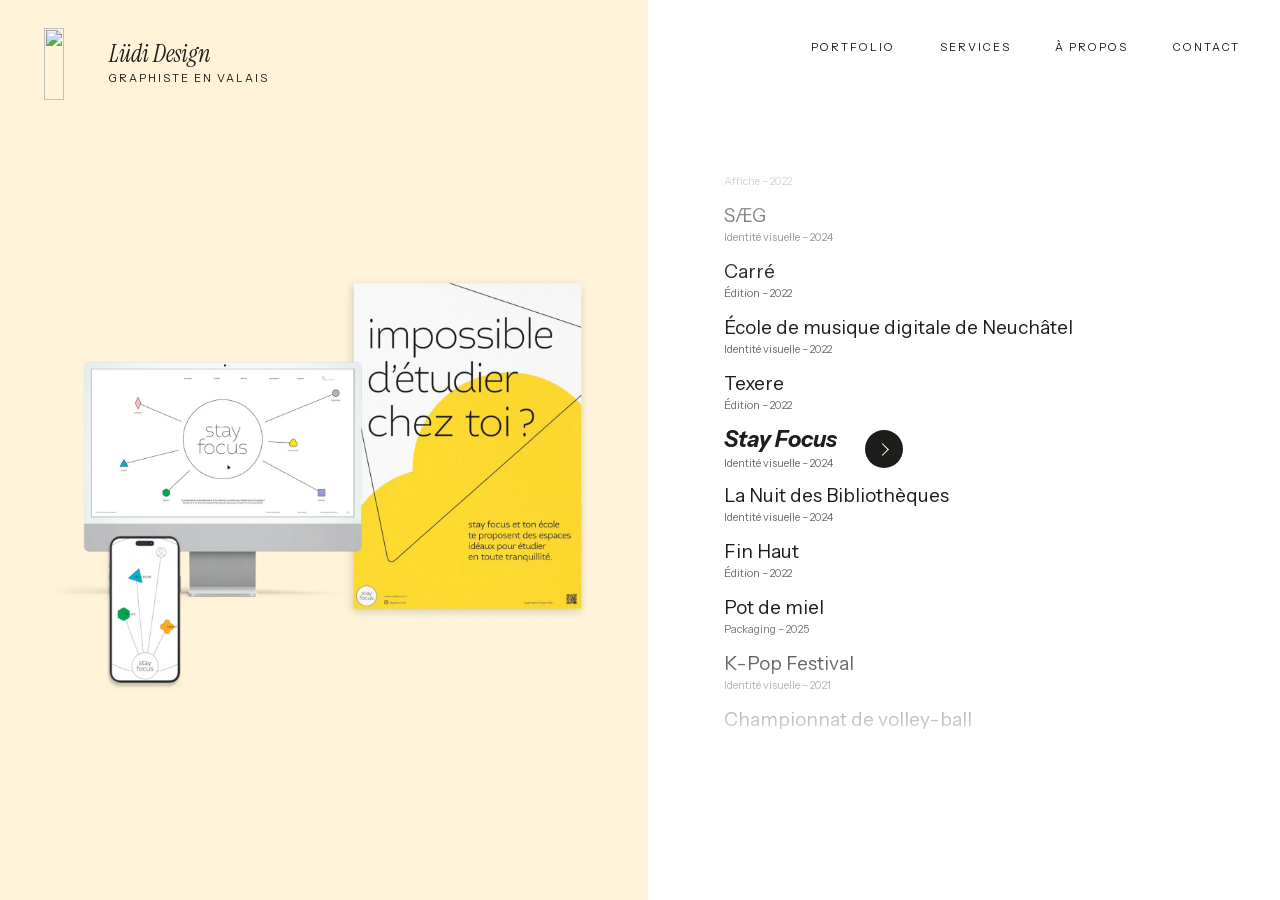
==== commit 3b2c5672: "Accueil : « Lüdi Design » à la place du nom À côté du monogramme, la première ligne affiche maintena" ====
--- a/index.html
+++ b/index.html
@@ -40,7 +40,7 @@
       <img src="assets/logo.svg" alt="" width="47" height="72">
     </a>
     <h1 class="home__id">
-      <span class="home__id-name">Cyrielle Lüdi</span><span class="visually-hidden">, </span>
+      <span class="home__id-name">Lüdi Design</span><span class="visually-hidden">, </span>
       <span class="home__id-role">Graphiste en Valais</span>
     </h1>
     <!-- Le visuel du projet actif est inséré par app.js -->
@@ -514,9 +514,8 @@
 
 <!-- Planche agrandie : ouverte en cliquant sur une planche d’un projet -->
 <dialog class="viewer" id="viewer">
-  <div class="viewer__stage" id="viewer-stage">
-    <img class="viewer__img" id="viewer-img" alt="" width="2400" height="1350">
-  </div>
+  <!-- L’image de la planche est ajoutée ici par app.js à l’ouverture -->
+  <div class="viewer__stage" id="viewer-stage"></div>
   <button class="viewer__close" id="viewer-close" type="button" aria-label="Fermer"></button>
   <div class="viewer__bar" id="viewer-bar">
     <button class="viewer__step" id="viewer-prev" type="button" aria-label="Planche précédente"><span class="chevron chevron--left"></span></button>
--- a/styles.css
+++ b/styles.css
@@ -790,7 +790,7 @@
 }
 
 .simple .simple__links {
-  margin-top: 12px;
+  margin-top: 0;
   font-size: 14px;
 }
 
@@ -855,7 +855,7 @@
 
 .footer__links a {
   display: inline-block;
-  padding-block: 14px;
+  padding-block: 15px;
 }
 
 .footer__links a:hover {
@@ -1446,9 +1446,16 @@
 }
 
 .about__links {
-  margin: 12px 0 0;
+  margin: 0;
   font-size: 14px;
   color: var(--muted);
+}
+
+/* Liens isolés : assez hauts pour le doigt. */
+.about__links a,
+.simple__links a {
+  display: inline-block;
+  padding-block: 13px;
 }
 
 .about__links span { margin: 0 6px; }
@@ -1634,6 +1641,33 @@
 
 /* La liste compte douze entrées : décalage plus serré. */
 .projects .anim { animation-delay: calc(var(--step, 0) * 40ms); }
+
+/* ── Très grands écrans ──────────────────────────────────────────────────
+   Au-delà de 1768 px de large, les pages intérieures ne s'étirent plus :
+   leur contenu garde 1680 px et reste centré, en-tête et pied de page
+   compris. Les planches des projets occupent toujours toute la fenêtre.
+   À l'accueil, la liste des projets grandit un peu avec l'écran.
+   ───────────────────────────────────────────────────────────────────── */
+
+@media (min-width: 1769px) {
+  .page { --page-pad-x: calc((100vw - 1680px) / 2); }
+}
+
+@media (min-width: 1920px) and (min-height: 1000px) {
+  :root {
+    --item-h: 64px;
+    --title: 22px;
+    --title-active: 26px;
+  }
+
+  .carousel { max-width: 560px; }
+  .project-link__meta { font-size: 12px; }
+
+  .project-link__go {
+    width: 44px;
+    height: 44px;
+  }
+}
 
 /* ── ≤ 1280px : accueil à parts égales ───────────────────────────────────
    Sur un écran d'ordinateur étroit, la liste gagne de la place pour que
@@ -1879,9 +1913,14 @@
     margin-top: 48px;
   }
 
-  .project__next { flex-wrap: wrap; gap: 4px 14px; }
+  .project__next {
+    flex-wrap: wrap;
+    gap: 4px 14px;
+    min-height: 44px;
+  }
+
   .project__next-name { font-size: 26px; }
-  .project__all { padding-block: 12px; }
+  .project__all { padding-block: 14px; }
 
   .footer { padding-top: 72px; }
   .viewer__close { top: 14px; right: 14px; }
